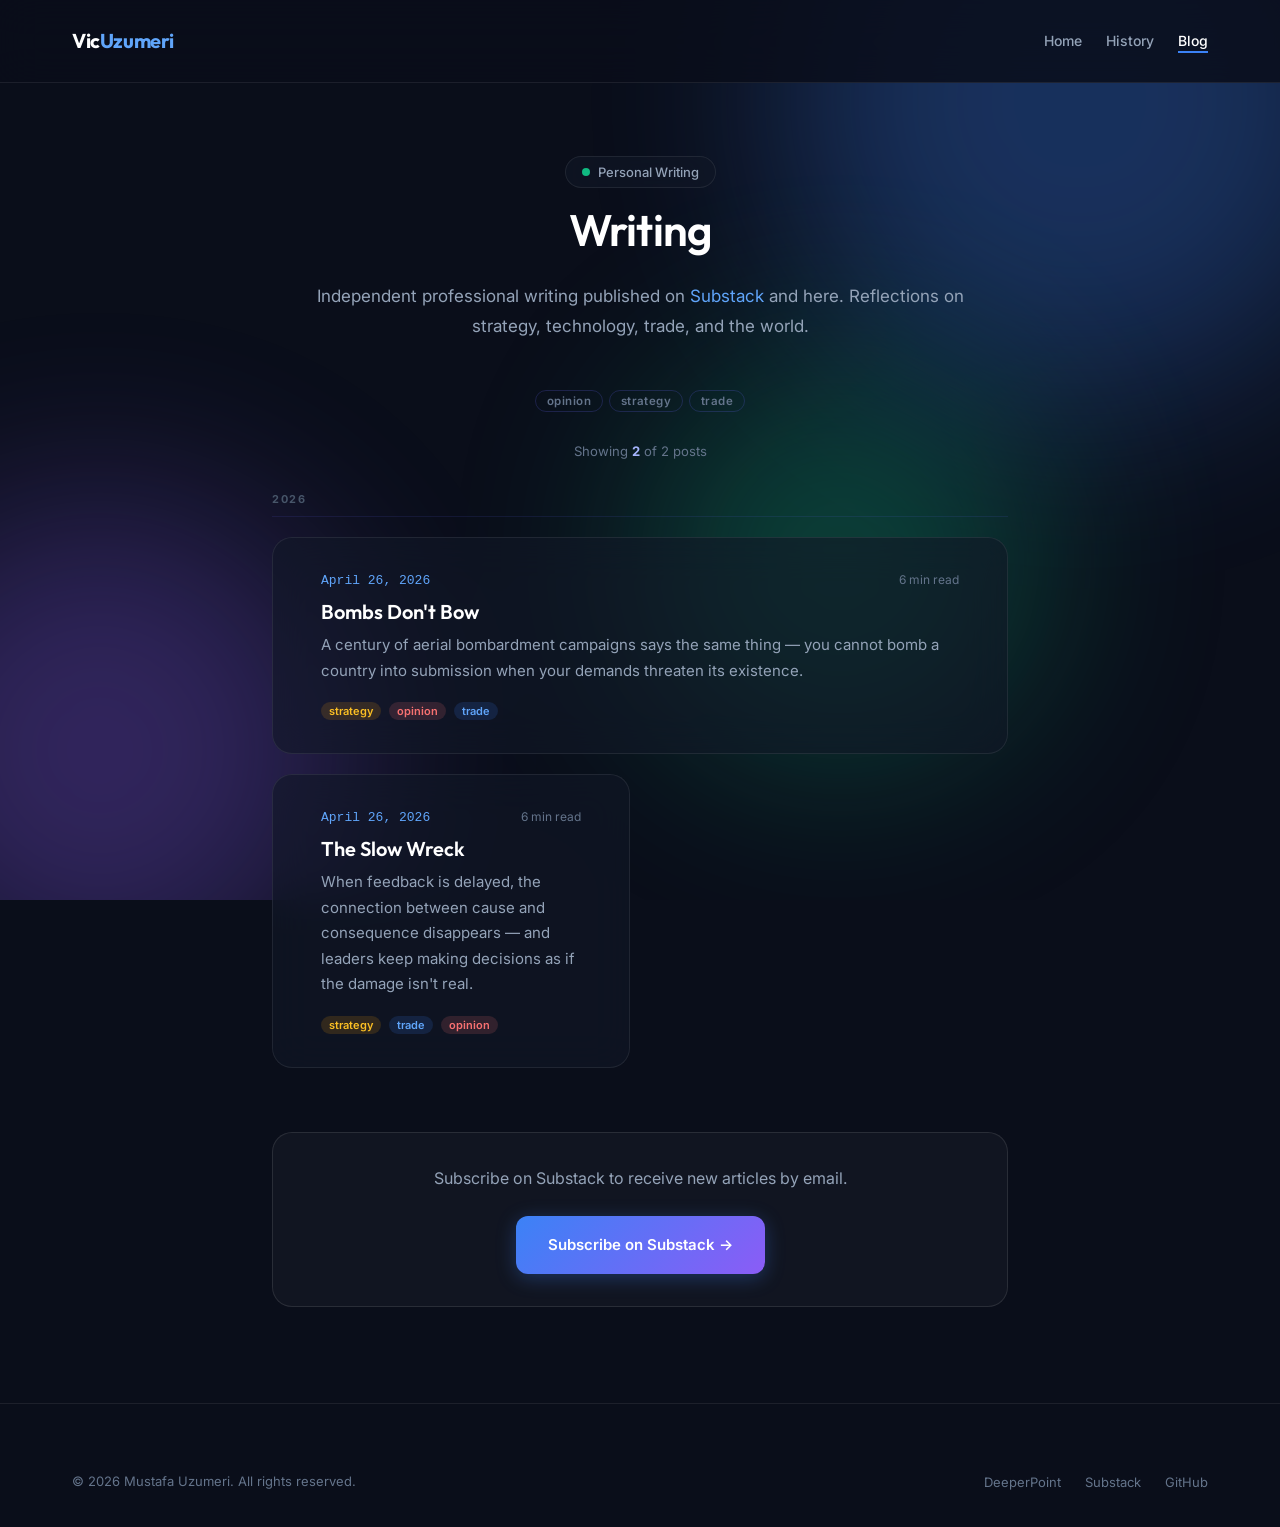
==== blog/index.html @ 6830ed72 "FEAT: add blog builder, GitHub Actions deploy, and auto-generated blog pages" ====
<!-- Copyright (c) 2026 Mustafa Uzumeri. All rights reserved. -->
<!DOCTYPE html>
<html lang="en">

<head>
  <meta charset="UTF-8">
  <meta name="viewport" content="width=device-width, initial-scale=1.0">
  <title>Writing — Vic Uzumeri</title>
  <meta name="description" content="Independent professional writing by Vic Uzumeri on strategy, technology, trade, and the world.">

  <!-- Open Graph -->
  <meta property="og:type" content="website">
  <meta property="og:title" content="Writing">
  <meta property="og:description" content="Independent professional writing by Vic Uzumeri on strategy, technology, trade, and the world.">
  <meta property="og:url" content="https://uzumeri.com/blog/">
  <meta property="og:site_name" content="Vic Uzumeri">

  <!-- Twitter Card -->
  <meta name="twitter:card" content="summary">
  <meta name="twitter:title" content="Writing">
  <meta name="twitter:description" content="Independent professional writing by Vic Uzumeri on strategy, technology, trade, and the world.">

  <link rel="preconnect" href="https://fonts.googleapis.com">
  <link rel="preconnect" href="https://fonts.gstatic.com" crossorigin>
  <link
    href="https://fonts.googleapis.com/css2?family=Inter:wght@400;500;600;700&family=Outfit:wght@500;600;700&display=swap"
    rel="stylesheet">
  <link rel="stylesheet" href="../styles.css">
  <link rel="alternate" type="application/rss+xml" title="Vic Uzumeri — Writing" href="https://uzumeri.com/blog/feed.xml">
  <style>
    .blog-tag-strip {
      display: flex; flex-wrap: wrap; gap: .35rem;
      justify-content: center; margin-bottom: 1.75rem;
    }
    .blog-tag-pill {
      padding: 3px 11px; border-radius: 14px;
      border: 1px solid rgba(99,102,241,.22);
      background: transparent; color: #64748b;
      font-size: .72rem; font-weight: 600; cursor: pointer;
      font-family: inherit; letter-spacing: .04em;
      transition: background .12s, color .12s, border-color .12s;
      white-space: nowrap;
    }
    .blog-tag-pill:hover {
      background: rgba(99,102,241,.1); color: #a5b4fc;
      border-color: rgba(99,102,241,.45);
    }
    .blog-tag-pill.active {
      background: rgba(99,102,241,.2); color: #c7d2fe;
      border-color: #6366f1;
    }
    .blog-index-count {
      text-align: center; font-size: .82rem;
      color: #64748b; margin-bottom: 1.75rem;
    }
    #blog-post-count { font-weight: 700; color: #a5b4fc; }
    .blog-grid {
      display: grid;
      grid-template-columns: repeat(2, 1fr);
      gap: 1.25rem;
      align-items: start;
    }
    @media (max-width: 740px) {
      .blog-grid { grid-template-columns: 1fr; }
    }
    .blog-year-heading {
      grid-column: 1 / -1;
      font-size: .68rem; font-weight: 700; letter-spacing: .15em;
      text-transform: uppercase; color: #475569;
      border-bottom: 1px solid rgba(99,102,241,.12);
      padding-bottom: .45rem; margin-top: 1rem;
    }
    .blog-year-heading:first-child { margin-top: 0; }
    .blog-card--featured { grid-column: 1 / -1; }
    .blog-card--featured .blog-card__title { font-size: 1.3rem; }
    .blog-index-item--hidden { display: none !important; }
  </style>
</head>

<body>

  <!-- Animated Background -->
  <div class="bg-mesh" aria-hidden="true">
    <div class="bg-mesh__orb bg-mesh__orb--1"></div>
    <div class="bg-mesh__orb bg-mesh__orb--2"></div>
    <div class="bg-mesh__orb bg-mesh__orb--3"></div>
  </div>

  <!-- Navigation -->
  <nav class="nav" id="nav">
    <div class="nav__inner">
      <a href="../index.html" class="nav__logo">Vic<span>Uzumeri</span></a>
      <button class="nav__toggle" id="nav-toggle" aria-label="Toggle navigation" aria-expanded="false">
        <span class="nav__toggle-bar"></span>
        <span class="nav__toggle-bar"></span>
        <span class="nav__toggle-bar"></span>
      </button>
      <ul class="nav__links">
        <li><a href="../index.html" class="nav__link">Home</a></li>
        <li><a href="../history.html" class="nav__link">History</a></li>
        <li><a href="../blog/index.html" class="nav__link nav__link--active">Blog</a></li>
      </ul>
    </div>
  </nav>

  <section class="section" id="blog-index" style="padding-top: calc(var(--space-4xl) + 60px);">
    <div class="container container--narrow">
      <div class="reveal text-center" style="margin-bottom: var(--space-2xl);">
        <div class="hero__badge" style="margin-bottom: var(--space-md);">
            <span class="hero__badge__dot"></span>
            Personal Writing
        </div>
        <h1 class="section__title">Writing</h1>
        <p class="section__desc section__desc--centered">
          Independent professional writing published on
          <a href="https://uzumeri.substack.com/" target="_blank" rel="noopener">Substack</a>
          and here. Reflections on strategy, technology, trade, and the world.
        </p>
      </div>
      <div class="blog-tag-strip">
        <button class="blog-tag-pill" data-tag="opinion">opinion</button>
        <button class="blog-tag-pill" data-tag="strategy">strategy</button>
        <button class="blog-tag-pill" data-tag="trade">trade</button>
        
      </div>
      <div class="blog-index-count">
        Showing <span id="blog-post-count">2</span> of 2 posts
        <button id="blog-clear-btn"
                style="display:none;margin-left:.75rem;padding:2px 10px;border-radius:14px;
                       border:1px solid rgba(239,68,68,.4);background:transparent;
                       color:#fca5a5;font-size:.74rem;font-weight:600;
                       cursor:pointer;font-family:inherit;
                       transition:background .15s;"
                onmouseover="this.style.background='rgba(239,68,68,.12)'"
                onmouseout="this.style.background='transparent'"">&#10005; Show all</button>
      </div>
      <div class="blog-grid">
        
        <div class="blog-year-heading" data-year="2026">2026</div>
        <a href="bombs-dont-bow.html"
           class="blog-card card reveal blog-card--featured"
           data-year="2026" data-tags="strategy opinion trade">
          <div style="display:flex;justify-content:space-between;align-items:flex-start;gap:var(--space-md);flex-wrap:wrap;margin-bottom:var(--space-sm);">
            <span style="font-family:var(--font-mono);font-size:0.8125rem;color:var(--dp-blue-light);">April 26, 2026</span>
            <span style="font-size:0.75rem;color:var(--dp-muted);">6 min read</span>
          </div>
          <h3 style="font-size:1.25rem;margin-bottom:var(--space-sm);">Bombs Don't Bow</h3>
          <p style="color:var(--dp-silver);font-size:0.9375rem;line-height:1.7;">A century of aerial bombardment campaigns says the same thing — you cannot bomb a country into submission when your demands threaten its existence.</p>
          <div style="margin-top:var(--space-md);font-size:0.8125rem;color:var(--dp-muted);"><span style="background:rgba(245,158,11,.15);color:#fbbf24;padding:2px 8px;border-radius:100px;font-size:0.6875rem;font-weight:600;margin-right:0.5rem;">strategy</span><span style="background:rgba(248,113,113,.15);color:#f87171;padding:2px 8px;border-radius:100px;font-size:0.6875rem;font-weight:600;margin-right:0.5rem;">opinion</span><span style="background:rgba(59,130,246,.15);color:#60a5fa;padding:2px 8px;border-radius:100px;font-size:0.6875rem;font-weight:600;margin-right:0.5rem;">trade</span></div>
        </a>
        <a href="the-slow-wreck.html"
           class="blog-card card reveal"
           data-year="2026" data-tags="strategy trade opinion">
          <div style="display:flex;justify-content:space-between;align-items:flex-start;gap:var(--space-md);flex-wrap:wrap;margin-bottom:var(--space-sm);">
            <span style="font-family:var(--font-mono);font-size:0.8125rem;color:var(--dp-blue-light);">April 26, 2026</span>
            <span style="font-size:0.75rem;color:var(--dp-muted);">6 min read</span>
          </div>
          <h3 style="font-size:1.25rem;margin-bottom:var(--space-sm);">The Slow Wreck</h3>
          <p style="color:var(--dp-silver);font-size:0.9375rem;line-height:1.7;">When feedback is delayed, the connection between cause and consequence disappears — and leaders keep making decisions as if the damage isn't real.</p>
          <div style="margin-top:var(--space-md);font-size:0.8125rem;color:var(--dp-muted);"><span style="background:rgba(245,158,11,.15);color:#fbbf24;padding:2px 8px;border-radius:100px;font-size:0.6875rem;font-weight:600;margin-right:0.5rem;">strategy</span><span style="background:rgba(59,130,246,.15);color:#60a5fa;padding:2px 8px;border-radius:100px;font-size:0.6875rem;font-weight:600;margin-right:0.5rem;">trade</span><span style="background:rgba(248,113,113,.15);color:#f87171;padding:2px 8px;border-radius:100px;font-size:0.6875rem;font-weight:600;margin-right:0.5rem;">opinion</span></div>
        </a>
      </div>

      <!-- Substack CTA -->
      <div class="reveal" style="margin-top: var(--space-3xl); text-align: center;">
        <div style="background: rgba(255, 255, 255, 0.03); padding: var(--space-xl); border-radius: var(--radius-lg); border: 1px solid rgba(255, 255, 255, 0.1);">
          <p style="color: var(--dp-silver); margin-bottom: var(--space-lg);">
            Subscribe on Substack to receive new articles by email.
          </p>
          <a href="https://uzumeri.substack.com/" target="_blank" rel="noopener" class="btn btn--primary">
            Subscribe on Substack &rarr;
          </a>
        </div>
      </div>
    </div>
  </section>

  <script>
  (function () {
    var items     = Array.from(document.querySelectorAll('[data-tags]'));
    var yearHeads = Array.from(document.querySelectorAll('.blog-year-heading'));
    var countEl   = document.getElementById('blog-post-count');
    var clearBtn  = document.getElementById('blog-clear-btn');
    var activeTag = '';

    function cardTags(el) {
      return el.dataset.tags ? el.dataset.tags.split(' ').filter(Boolean) : [];
    }

    function applyFilter() {
      var vis = 0;
      items.forEach(function (el) {
        var show = !activeTag || cardTags(el).indexOf(activeTag) !== -1;
        el.classList.toggle('blog-index-item--hidden', !show);
        if (show) vis++;
      });

      // Featured: first visible card gets full-width only in unfiltered view
      var first = items.find(function (el) {
        return !el.classList.contains('blog-index-item--hidden');
      });
      items.forEach(function (el) { el.classList.remove('blog-card--featured'); });
      if (!activeTag && first) first.classList.add('blog-card--featured');

      // Hide year headings with no visible items
      yearHeads.forEach(function (h) {
        var yr  = h.dataset.year;
        var has = items.some(function (el) {
          return el.dataset.year === yr && !el.classList.contains('blog-index-item--hidden');
        });
        h.classList.toggle('blog-index-item--hidden', !has);
      });

      if (countEl) countEl.textContent = vis;
      if (clearBtn) clearBtn.style.display = activeTag ? 'inline-flex' : 'none';

      document.querySelectorAll('.blog-tag-pill').forEach(function (btn) {
        btn.classList.toggle('active', btn.dataset.tag === activeTag);
      });
    }

    document.querySelectorAll('.blog-tag-pill').forEach(function (btn) {
      btn.addEventListener('click', function () {
        activeTag = activeTag === this.dataset.tag ? '' : this.dataset.tag;
        applyFilter();
      });
    });

    if (clearBtn) {
      clearBtn.addEventListener('click', function () {
        activeTag = '';
        applyFilter();
      });
    }

    applyFilter();
  })();
  </script>

  <!-- Footer -->
  <footer class="footer">
    <div class="container">
      <div class="footer__inner">
        <div class="footer__copyright">
          &copy; 2026 Mustafa Uzumeri. All rights reserved.
        </div>
        <ul class="footer__links">
          <li><a href="https://deeperpoint.com" class="footer__link" target="_blank" rel="noopener">DeeperPoint</a></li>
          <li><a href="https://uzumeri.substack.com" class="footer__link" target="_blank" rel="noopener">Substack</a></li>
          <li><a href="https://github.com/uzumeri" class="footer__link" target="_blank" rel="noopener">GitHub</a></li>
        </ul>
      </div>
    </div>
  </footer>

  <script src="../reveal.js"></script>
  <script src="../nav-mobile.js"></script>
</body>

</html>
---- styles.css ----
/* Copyright (c) 2026 Mustafa Uzumeri. All rights reserved. */

/* ============================================
   DeeperPoint Design System
   ============================================ */

/* --- CSS Custom Properties --- */
:root {
  /* Color Palette - Deep, authoritative tones */
  --dp-midnight: #0a0e1a;
  --dp-navy: #111827;
  --dp-slate: #1e293b;
  --dp-steel: #334155;
  --dp-muted: #64748b;
  --dp-silver: #94a3b8;
  --dp-cloud: #cbd5e1;
  --dp-snow: #f1f5f9;
  --dp-white: #ffffff;

  /* Accent Colors */
  --dp-blue: #3b82f6;
  --dp-blue-light: #60a5fa;
  --dp-blue-glow: rgba(59, 130, 246, 0.15);
  --dp-cyan: #06b6d4;
  --dp-cyan-glow: rgba(6, 182, 212, 0.15);
  --dp-emerald: #10b981;
  --dp-emerald-glow: rgba(16, 185, 129, 0.15);
  --dp-amber: #f59e0b;
  --dp-amber-glow: rgba(245, 158, 11, 0.15);
  --dp-violet: #8b5cf6;
  --dp-violet-glow: rgba(139, 92, 246, 0.15);

  /* Spoke-specific accent colors */
  --spoke-science: var(--dp-violet);
  --spoke-science-glow: var(--dp-violet-glow);
  --spoke-build: var(--dp-emerald);
  --spoke-build-glow: var(--dp-emerald-glow);
  --spoke-match: var(--dp-cyan);
  --spoke-match-glow: var(--dp-cyan-glow);

  /* Typography */
  --font-display: 'Outfit', sans-serif;
  --font-body: 'Inter', sans-serif;
  --font-mono: 'JetBrains Mono', monospace;

  /* Spacing */
  --space-xs: 0.25rem;
  --space-sm: 0.5rem;
  --space-md: 1rem;
  --space-lg: 1.5rem;
  --space-xl: 2rem;
  --space-2xl: 3rem;
  --space-3xl: 4rem;
  --space-4xl: 6rem;

  /* Layout */
  --max-width: 1200px;
  --max-width-narrow: 800px;

  /* Transitions */
  --ease-out: cubic-bezier(0.16, 1, 0.3, 1);
  --transition-fast: 150ms var(--ease-out);
  --transition-med: 300ms var(--ease-out);
  --transition-slow: 600ms var(--ease-out);

  /* Border radius */
  --radius-sm: 6px;
  --radius-md: 12px;
  --radius-lg: 20px;
  --radius-xl: 28px;

  /* Glass effect */
  --glass-bg: rgba(17, 24, 39, 0.6);
  --glass-border: rgba(255, 255, 255, 0.08);
  --glass-blur: blur(20px);
}

/* --- Reset & Base --- */
*,
*::before,
*::after {
  box-sizing: border-box;
  margin: 0;
  padding: 0;
}

html {
  scroll-behavior: smooth;
  font-size: 16px;
}

body {
  font-family: var(--font-body);
  background: var(--dp-midnight);
  color: var(--dp-cloud);
  line-height: 1.7;
  -webkit-font-smoothing: antialiased;
  overflow-x: hidden;
}

h1,
h2,
h3,
h4,
h5,
h6 {
  font-family: var(--font-display);
  font-weight: 600;
  line-height: 1.2;
  color: var(--dp-white);
}

a {
  color: var(--dp-blue-light);
  text-decoration: none;
  transition: color var(--transition-fast);
}

a:hover {
  color: var(--dp-white);
}

img {
  max-width: 100%;
  display: block;
}

/* --- Utilities --- */
.container {
  max-width: var(--max-width);
  margin: 0 auto;
  padding: 0 var(--space-xl);
}

.container--narrow {
  max-width: var(--max-width-narrow);
}

.text-center {
  text-align: center;
}

.text-muted {
  color: var(--dp-muted);
}

.text-silver {
  color: var(--dp-silver);
}

.sr-only {
  position: absolute;
  width: 1px;
  height: 1px;
  overflow: hidden;
  clip: rect(0, 0, 0, 0);
  white-space: nowrap;
}

/* --- Animated Background Mesh --- */
.bg-mesh {
  position: fixed;
  top: 0;
  left: 0;
  width: 100%;
  height: 100%;
  z-index: 0;
  pointer-events: none;
  overflow: hidden;
}

.bg-mesh__orb {
  position: absolute;
  border-radius: 50%;
  filter: blur(100px);
  opacity: 0.3;
  animation: orbFloat 20s ease-in-out infinite;
}

.bg-mesh__orb--1 {
  width: 600px;
  height: 600px;
  background: var(--dp-blue);
  top: -200px;
  right: -100px;
  animation-delay: 0s;
}

.bg-mesh__orb--2 {
  width: 500px;
  height: 500px;
  background: var(--dp-violet);
  bottom: -100px;
  left: -150px;
  animation-delay: -7s;
}

.bg-mesh__orb--3 {
  width: 400px;
  height: 400px;
  background: var(--dp-emerald);
  top: 40%;
  left: 50%;
  animation-delay: -14s;
}

@keyframes orbFloat {

  0%,
  100% {
    transform: translate(0, 0) scale(1);
  }

  33% {
    transform: translate(30px, -40px) scale(1.05);
  }

  66% {
    transform: translate(-20px, 30px) scale(0.95);
  }
}

/* --- Navigation --- */
.nav {
  position: fixed;
  top: 0;
  left: 0;
  right: 0;
  z-index: 100;
  padding: var(--space-lg) 0;
  background: rgba(10, 14, 26, 0.85);
  backdrop-filter: var(--glass-blur);
  border-bottom: 1px solid var(--glass-border);
  transition: padding var(--transition-med);
}

.nav__inner {
  display: flex;
  align-items: center;
  justify-content: space-between;
  max-width: var(--max-width);
  margin: 0 auto;
  padding: 0 var(--space-xl);
}

.nav__logo {
  font-family: var(--font-display);
  font-size: 1.25rem;
  font-weight: 700;
  color: var(--dp-white);
  letter-spacing: -0.02em;
}

.nav__logo span {
  color: var(--dp-blue-light);
}

.nav__links {
  display: flex;
  gap: var(--space-lg);
  list-style: none;
}

.nav__link {
  font-size: 0.875rem;
  font-weight: 500;
  color: var(--dp-silver);
  transition: color var(--transition-fast);
  position: relative;
}

.nav__link:hover {
  color: var(--dp-white);
}

.nav__link::after {
  content: '';
  position: absolute;
  bottom: -4px;
  left: 0;
  width: 0;
  height: 2px;
  background: var(--dp-blue);
  transition: width var(--transition-med);
}

.nav__link:hover::after {
  width: 100%;
}

.nav__link--active {
  color: var(--dp-white);
}

.nav__link--active::after {
  width: 100%;
}

/* --- Hero Section --- */
.hero {
  position: relative;
  z-index: 1;
  min-height: 100vh;
  display: flex;
  align-items: center;
  justify-content: center;
  text-align: center;
  padding: var(--space-4xl) var(--space-xl);
}

.hero--with-bg {
  background-image: linear-gradient(to bottom, rgba(4, 11, 20, 0.75) 0%, rgba(4, 11, 20, 0.85) 60%, var(--dp-midnight) 100%), url('assets/images/harmonic_resonance.png');
  background-size: cover;
  background-position: center center;
  background-repeat: no-repeat;
}

.hero__content {
  max-width: 850px;
}

.hero__badge {
  display: inline-flex;
  align-items: center;
  gap: var(--space-sm);
  padding: var(--space-xs) var(--space-md);
  border-radius: 100px;
  background: var(--glass-bg);
  border: 1px solid var(--glass-border);
  font-size: 0.8125rem;
  font-weight: 500;
  color: var(--dp-silver);
  margin-bottom: var(--space-2xl);
  backdrop-filter: var(--glass-blur);
}

.hero__badge__dot {
  width: 8px;
  height: 8px;
  border-radius: 50%;
  background: var(--dp-emerald);
  animation: pulse 2s ease-in-out infinite;
}

@keyframes pulse {

  0%,
  100% {
    opacity: 1;
    transform: scale(1);
  }

  50% {
    opacity: 0.5;
    transform: scale(0.85);
  }
}

.hero__headline {
  font-size: clamp(2.5rem, 6vw, 4.5rem);
  font-weight: 700;
  letter-spacing: -0.03em;
  margin-bottom: var(--space-lg);
  background: linear-gradient(135deg, var(--dp-white), var(--dp-silver));
  -webkit-background-clip: text;
  -webkit-text-fill-color: transparent;
  background-clip: text;
}

.hero__sub {
  font-size: clamp(1.125rem, 2.5vw, 1.5rem);
  font-weight: 400;
  color: var(--dp-blue-light);
  margin-bottom: var(--space-2xl);
  font-style: italic;
}

.hero__desc {
  font-size: 1.125rem;
  color: var(--dp-silver);
  max-width: 650px;
  margin: 0 auto var(--space-2xl);
  line-height: 1.8;
}

/* --- Buttons --- */
.btn {
  display: inline-flex;
  align-items: center;
  gap: var(--space-sm);
  padding: var(--space-md) var(--space-xl);
  border-radius: var(--radius-md);
  font-family: var(--font-body);
  font-size: 0.9375rem;
  font-weight: 600;
  cursor: pointer;
  border: none;
  transition: all var(--transition-med);
  text-decoration: none;
}

.btn--primary {
  background: linear-gradient(135deg, var(--dp-blue), var(--dp-violet));
  color: var(--dp-white);
  box-shadow: 0 4px 20px rgba(59, 130, 246, 0.3);
}

.btn--primary:hover {
  transform: translateY(-2px);
  box-shadow: 0 8px 30px rgba(59, 130, 246, 0.45);
  color: var(--dp-white);
}

.btn--outline {
  background: transparent;
  color: var(--dp-white);
  border: 1px solid var(--glass-border);
  backdrop-filter: var(--glass-blur);
}

.btn--outline:hover {
  background: var(--glass-bg);
  border-color: var(--dp-blue);
  color: var(--dp-white);
}

.btn--spoke {
  width: 100%;
  justify-content: center;
  padding: var(--space-md) var(--space-lg);
}

/* --- Section Base --- */
.section {
  position: relative;
  z-index: 1;
  padding: var(--space-4xl) 0;
}

.section__label {
  font-size: 0.75rem;
  font-weight: 700;
  letter-spacing: 0.15em;
  text-transform: uppercase;
  color: var(--dp-blue-light);
  margin-bottom: var(--space-md);
}

.section__title {
  font-size: clamp(1.75rem, 4vw, 2.75rem);
  margin-bottom: var(--space-lg);
  letter-spacing: -0.02em;
}

.section__desc {
  font-size: 1.0625rem;
  color: var(--dp-silver);
  max-width: 650px;
  line-height: 1.8;
}

.section__desc--centered {
  margin: 0 auto;
}

/* --- Glass Card --- */
.card {
  background: var(--glass-bg);
  border: 1px solid var(--glass-border);
  border-radius: var(--radius-lg);
  backdrop-filter: var(--glass-blur);
  padding: var(--space-2xl);
  transition: all var(--transition-med);
  position: relative;
  overflow: hidden;
}

.card::before {
  content: '';
  position: absolute;
  top: 0;
  left: 0;
  right: 0;
  height: 2px;
  background: linear-gradient(90deg, transparent, var(--dp-blue), transparent);
  opacity: 0;
  transition: opacity var(--transition-med);
}

.card:hover {
  border-color: rgba(255, 255, 255, 0.15);
  transform: translateY(-4px);
  box-shadow: 0 20px 60px rgba(0, 0, 0, 0.3);
}

.card:hover::before {
  opacity: 1;
}

/* Spoke-colored cards */
.card--science::before {
  background: linear-gradient(90deg, transparent, var(--spoke-science), transparent);
}

.card--science:hover {
  box-shadow: 0 20px 60px rgba(139, 92, 246, 0.15);
}

.card--build::before {
  background: linear-gradient(90deg, transparent, var(--spoke-build), transparent);
}

.card--build:hover {
  box-shadow: 0 20px 60px rgba(16, 185, 129, 0.15);
}

.card--match::before {
  background: linear-gradient(90deg, transparent, var(--spoke-match), transparent);
}

.card--match:hover {
  box-shadow: 0 20px 60px rgba(6, 182, 212, 0.15);
}

/* --- Three Doors Grid --- */
.doors {
  display: grid;
  grid-template-columns: repeat(3, 1fr);
  gap: var(--space-xl);
}

.door__icon {
  width: 56px;
  height: 56px;
  border-radius: var(--radius-md);
  display: flex;
  align-items: center;
  justify-content: center;
  margin-bottom: var(--space-lg);
  font-size: 1.5rem;
}

.door__icon--science {
  background: var(--dp-violet-glow);
  color: var(--dp-violet);
}

.door__icon--build {
  background: var(--dp-emerald-glow);
  color: var(--dp-emerald);
}

.door__icon--match {
  background: var(--dp-cyan-glow);
  color: var(--dp-cyan);
}

.door__title {
  font-size: 1.25rem;
  margin-bottom: var(--space-sm);
}

.door__hook {
  font-size: 0.9375rem;
  color: var(--dp-silver);
  margin-bottom: var(--space-lg);
  line-height: 1.7;
}

.door__audience {
  font-size: 0.8125rem;
  color: var(--dp-muted);
  margin-bottom: var(--space-lg);
  padding-top: var(--space-md);
  border-top: 1px solid var(--glass-border);
}

/* --- Convergence Section --- */
.convergence {
  background: linear-gradient(180deg, transparent, rgba(59, 130, 246, 0.03), transparent);
}

.convergence__grid {
  display: grid;
  grid-template-columns: 1fr 1fr;
  gap: var(--space-2xl);
  margin-top: var(--space-2xl);
}

.convergence__item {
  display: flex;
  gap: var(--space-lg);
  align-items: flex-start;
}

.convergence__number {
  font-family: var(--font-display);
  font-size: 2.5rem;
  font-weight: 700;
  color: var(--dp-blue);
  line-height: 1;
  opacity: 0.6;
}

.convergence__item h3 {
  font-size: 1.125rem;
  margin-bottom: var(--space-sm);
}

.convergence__item p {
  color: var(--dp-silver);
  font-size: 0.9375rem;
}

/* --- Credibility Strip --- */
.credibility {
  border-top: 1px solid var(--glass-border);
  border-bottom: 1px solid var(--glass-border);
  background: rgba(17, 24, 39, 0.3);
}

.credibility__grid {
  display: grid;
  grid-template-columns: repeat(4, 1fr);
  gap: var(--space-xl);
  text-align: center;
}

.credibility__item {
  padding: var(--space-lg);
}

.credibility__icon {
  font-size: 1.75rem;
  margin-bottom: var(--space-md);
}

.credibility__label {
  font-size: 0.875rem;
  font-weight: 600;
  color: var(--dp-white);
  margin-bottom: var(--space-xs);
}

.credibility__detail {
  font-size: 0.8125rem;
  color: var(--dp-muted);
}

/* --- Spoke Page Hero --- */
.spoke-hero {
  position: relative;
  z-index: 1;
  padding: calc(var(--space-4xl) + 60px) 0 var(--space-3xl);
}

.spoke-hero__badge {
  display: inline-flex;
  align-items: center;
  gap: var(--space-sm);
  padding: var(--space-xs) var(--space-md);
  border-radius: 100px;
  font-size: 0.8125rem;
  font-weight: 600;
  margin-bottom: var(--space-lg);
}

.spoke-hero__badge--science {
  background: var(--dp-violet-glow);
  color: var(--dp-violet);
  border: 1px solid rgba(139, 92, 246, 0.2);
}

.spoke-hero__badge--build {
  background: var(--dp-emerald-glow);
  color: var(--dp-emerald);
  border: 1px solid rgba(16, 185, 129, 0.2);
}

.spoke-hero__badge--match {
  background: var(--dp-cyan-glow);
  color: var(--dp-cyan);
  border: 1px solid rgba(6, 182, 212, 0.2);
}

.spoke-hero__headline {
  font-size: clamp(2rem, 5vw, 3.5rem);
  font-weight: 700;
  letter-spacing: -0.03em;
  margin-bottom: var(--space-md);
}

.spoke-hero__sub {
  font-size: 1.25rem;
  font-style: italic;
  margin-bottom: var(--space-xl);
}

.spoke-hero__sub--science {
  color: var(--dp-violet);
}

.spoke-hero__sub--build {
  color: var(--dp-emerald);
}

.spoke-hero__sub--match {
  color: var(--dp-cyan);
}

.spoke-hero__desc {
  font-size: 1.0625rem;
  color: var(--dp-silver);
  max-width: 700px;
  line-height: 1.8;
}

/* --- Hook Section (on spoke pages) --- */
.hook {
  padding: var(--space-3xl) 0;
}

.hook+.hook {
  border-top: 1px solid var(--glass-border);
}

.hook__grid {
  display: grid;
  grid-template-columns: 1fr 1fr;
  gap: var(--space-3xl);
  align-items: center;
}

.hook__grid--reverse {
  direction: rtl;
}

.hook__grid--reverse>* {
  direction: ltr;
}

.hook__label {
  font-size: 0.75rem;
  font-weight: 700;
  letter-spacing: 0.15em;
  text-transform: uppercase;
  margin-bottom: var(--space-md);
}

.hook__label--science {
  color: var(--dp-violet);
}

.hook__label--build {
  color: var(--dp-emerald);
}

.hook__label--match {
  color: var(--dp-cyan);
}

.hook__title {
  font-size: clamp(1.5rem, 3vw, 2.25rem);
  margin-bottom: var(--space-lg);
  letter-spacing: -0.02em;
}

.hook__text {
  font-size: 1rem;
  color: var(--dp-silver);
  line-height: 1.8;
  margin-bottom: var(--space-lg);
}

.hook__visual {
  background: var(--glass-bg);
  border: 1px solid var(--glass-border);
  border-radius: var(--radius-lg);
  min-height: 300px;
  display: flex;
  align-items: center;
  justify-content: center;
  overflow: visible;
  position: relative;
}

/* --- Cross-link Banner --- */
.crosslink {
  background: var(--glass-bg);
  border: 1px solid var(--glass-border);
  border-radius: var(--radius-lg);
  padding: var(--space-2xl);
  display: flex;
  align-items: center;
  justify-content: space-between;
  gap: var(--space-xl);
}

.crosslink__text h3 {
  font-size: 1.25rem;
  margin-bottom: var(--space-sm);
}

.crosslink__text p {
  color: var(--dp-silver);
  font-size: 0.9375rem;
}

/* --- Footer --- */
.footer {
  position: relative;
  z-index: 1;
  padding: var(--space-3xl) 0 var(--space-xl);
  border-top: 1px solid var(--glass-border);
}

.footer__inner {
  display: flex;
  align-items: center;
  justify-content: space-between;
}

.footer__copyright {
  font-size: 0.8125rem;
  color: var(--dp-muted);
}

.footer__links {
  display: flex;
  gap: var(--space-lg);
  list-style: none;
}

.footer__link {
  font-size: 0.8125rem;
  color: var(--dp-muted);
}

.footer__link:hover {
  color: var(--dp-silver);
}

/* --- Animated Elements --- */

/* Mosaic Grid (Spoke 1 visual) */
.mosaic {
  display: grid;
  grid-template-columns: repeat(5, 1fr);
  gap: 6px;
  padding: var(--space-xl);
  width: 100%;
}

.mosaic__tile {
  aspect-ratio: 1;
  border-radius: var(--radius-sm);
  opacity: 0.3;
  animation: mosaicSnap 4s ease-in-out infinite;
  transition: all var(--transition-slow);
}

.mosaic__tile:nth-child(odd) {
  background: var(--dp-violet);
}

.mosaic__tile:nth-child(even) {
  background: var(--dp-blue);
}

.mosaic__tile:nth-child(3n) {
  background: var(--dp-cyan);
}

@keyframes mosaicSnap {

  0%,
  40% {
    transform: translate(0, 0) rotate(0deg);
    opacity: 0.3;
    border-radius: var(--radius-sm);
  }

  50%,
  90% {
    transform: translate(0, 0) rotate(0deg);
    opacity: 0.8;
    border-radius: 2px;
  }

  100% {
    transform: translate(0, 0) rotate(0deg);
    opacity: 0.3;
    border-radius: var(--radius-sm);
  }
}

.mosaic__tile:nth-child(1) {
  animation-delay: 0.0s;
}

.mosaic__tile:nth-child(2) {
  animation-delay: 0.05s;
}

.mosaic__tile:nth-child(3) {
  animation-delay: 0.1s;
}

.mosaic__tile:nth-child(4) {
  animation-delay: 0.15s;
}

.mosaic__tile:nth-child(5) {
  animation-delay: 0.2s;
}

.mosaic__tile:nth-child(6) {
  animation-delay: 0.25s;
}

.mosaic__tile:nth-child(7) {
  animation-delay: 0.3s;
}

.mosaic__tile:nth-child(8) {
  animation-delay: 0.35s;
}

.mosaic__tile:nth-child(9) {
  animation-delay: 0.4s;
}

.mosaic__tile:nth-child(10) {
  animation-delay: 0.45s;
}

.mosaic__tile:nth-child(11) {
  animation-delay: 0.5s;
}

.mosaic__tile:nth-child(12) {
  animation-delay: 0.55s;
}

.mosaic__tile:nth-child(13) {
  animation-delay: 0.6s;
}

.mosaic__tile:nth-child(14) {
  animation-delay: 0.65s;
}

.mosaic__tile:nth-child(15) {
  animation-delay: 0.7s;
}

.mosaic__tile:nth-child(16) {
  animation-delay: 0.75s;
}

.mosaic__tile:nth-child(17) {
  animation-delay: 0.8s;
}

.mosaic__tile:nth-child(18) {
  animation-delay: 0.85s;
}

.mosaic__tile:nth-child(19) {
  animation-delay: 0.9s;
}

.mosaic__tile:nth-child(20) {
  animation-delay: 0.95s;
}

.mosaic__tile:nth-child(21) {
  animation-delay: 1.0s;
}

.mosaic__tile:nth-child(22) {
  animation-delay: 1.05s;
}

.mosaic__tile:nth-child(23) {
  animation-delay: 1.1s;
}

.mosaic__tile:nth-child(24) {
  animation-delay: 1.15s;
}

.mosaic__tile:nth-child(25) {
  animation-delay: 1.2s;
}

/* Twin Toggle (Spoke 2 visual) */
.twin {
  width: 100%;
  padding: var(--space-xl);
  position: relative;
}

.twin__container {
  position: relative;
  width: 100%;
  aspect-ratio: 16/10;
  overflow: hidden;
  border-radius: var(--radius-md);
}

.twin__side {
  position: absolute;
  inset: 0;
  display: flex;
  align-items: center;
  justify-content: center;
  transition: opacity 1.5s ease-in-out;
}

.twin__side--thin {
  animation: twinFade 6s ease-in-out infinite;
}

.twin__side--thick {
  animation: twinFade 6s ease-in-out infinite reverse;
}

@keyframes twinFade {

  0%,
  40% {
    opacity: 1;
  }

  50%,
  90% {
    opacity: 0;
  }

  100% {
    opacity: 1;
  }
}

.twin__dots {
  display: flex;
  flex-wrap: wrap;
  gap: 12px;
  justify-content: center;
  align-items: center;
  padding: var(--space-lg);
}

.twin__dot {
  width: 12px;
  height: 12px;
  border-radius: 50%;
  background: var(--dp-muted);
  opacity: 0.4;
}

.twin__side--thick .twin__dot {
  background: var(--dp-emerald);
  opacity: 0.9;
  animation: dotConnect 3s ease-in-out infinite;
}

@keyframes dotConnect {

  0%,
  100% {
    transform: scale(1);
  }

  50% {
    transform: scale(1.3);
  }
}

.twin__label {
  position: absolute;
  bottom: var(--space-md);
  left: 50%;
  transform: translateX(-50%);
  font-size: 0.75rem;
  font-weight: 600;
  text-transform: uppercase;
  letter-spacing: 0.1em;
  padding: var(--space-xs) var(--space-md);
  border-radius: 100px;
  background: var(--glass-bg);
  border: 1px solid var(--glass-border);
}

/* Bridge Brain (Spoke 3 visual) */
.bridge {
  width: 100%;
  padding: var(--space-xl);
  display: flex;
  align-items: center;
  justify-content: center;
  gap: var(--space-xl);
}

.bridge__node {
  width: 60px;
  height: 60px;
  border-radius: var(--radius-md);
  display: flex;
  align-items: center;
  justify-content: center;
  font-size: 1.5rem;
  flex-shrink: 0;
}

.bridge__node--a {
  background: rgba(59, 130, 246, 0.15);
  border: 1px solid rgba(59, 130, 246, 0.3);
}

.bridge__node--b {
  background: rgba(245, 158, 11, 0.15);
  border: 1px solid rgba(245, 158, 11, 0.3);
}

.bridge__core {
  width: 80px;
  height: 80px;
  border-radius: 50%;
  background: var(--dp-cyan-glow);
  border: 2px solid var(--dp-cyan);
  display: flex;
  align-items: center;
  justify-content: center;
  font-size: 1.75rem;
  position: relative;
  animation: brainPulse 3s ease-in-out infinite;
}

@keyframes brainPulse {

  0%,
  100% {
    box-shadow: 0 0 0 0 rgba(6, 182, 212, 0.3);
  }

  50% {
    box-shadow: 0 0 30px 10px rgba(6, 182, 212, 0.15);
  }
}

.bridge__flow {
  flex: 1;
  height: 2px;
  background: linear-gradient(90deg, var(--dp-blue), var(--dp-cyan));
  position: relative;
  overflow: hidden;
}

.bridge__flow--reverse {
  background: linear-gradient(90deg, var(--dp-cyan), var(--dp-amber));
}

.bridge__flow::after {
  content: '';
  position: absolute;
  top: -2px;
  left: -30px;
  width: 30px;
  height: 6px;
  background: var(--dp-white);
  border-radius: 3px;
  opacity: 0.6;
  animation: flowPulse 2s linear infinite;
}

@keyframes flowPulse {
  0% {
    left: -30px;
  }

  100% {
    left: 100%;
  }
}

/* --- Scroll Reveal --- */
.reveal {
  opacity: 0;
  transform: translateY(30px);
  transition: opacity 0.8s var(--ease-out), transform 0.8s var(--ease-out);
}

.reveal--visible {
  opacity: 1;
  transform: translateY(0);
}

/* --- Responsive --- */
@media (max-width: 900px) {
  .doors {
    grid-template-columns: 1fr;
    gap: var(--space-lg);
  }

  .convergence__grid {
    grid-template-columns: 1fr;
  }

  .credibility__grid {
    grid-template-columns: repeat(2, 1fr);
  }

  .hook__grid,
  .hook__grid--reverse {
    grid-template-columns: 1fr;
    direction: ltr;
  }

  .crosslink {
    flex-direction: column;
    text-align: center;
  }

  .nav__links {
    display: none;
  }

  .footer__inner {
    flex-direction: column;
    gap: var(--space-md);
    text-align: center;
  }
}

@media (max-width: 600px) {
  .credibility__grid {
    grid-template-columns: 1fr;
  }
}

/* --- History Timeline & Gantt Chart --- */
.gantt {
  background: rgba(255, 255, 255, 0.02);
  border: 1px solid var(--glass-border);
  border-radius: var(--radius-lg);
  padding: var(--space-xl);
  margin-bottom: var(--space-2xl);
}

.gantt__title {
  font-family: var(--font-display);
  font-size: 1.25rem;
  margin-bottom: var(--space-md);
  text-align: center;
}

.gantt__chart {
  position: relative;
  min-height: 180px;
  margin-top: var(--space-xl);
}

.gantt__grid {
  position: absolute;
  top: 0;
  left: 0;
  right: 0;
  bottom: 0;
  display: flex;
  justify-content: space-between;
  border-bottom: 1px solid rgba(255, 255, 255, 0.1);
  padding-bottom: 2rem;
}

.gantt__grid-line {
  position: relative;
  width: 1px;
  background: rgba(255, 255, 255, 0.05);
  height: 100%;
}

.gantt__grid-label {
  position: absolute;
  bottom: -2rem;
  left: 50%;
  transform: translateX(-50%);
  font-size: 0.75rem;
  color: var(--dp-muted);
}

.gantt__bars {
  position: relative;
  display: flex;
  flex-direction: column;
  gap: 0.75rem;
  padding-top: 1rem;
}

.gantt__bar {
  height: 24px;
  border-radius: 4px;
  position: relative;
  display: flex;
  align-items: center;
  padding: 0 0.5rem;
  font-size: 0.75rem;
  font-weight: 600;
  color: #fff;
  white-space: nowrap;
  overflow: hidden;
  box-shadow: 0 2px 4px rgba(0, 0, 0, 0.2);
}

.gantt__bar--origins {
  background: var(--dp-blue);
  left: 0%;
  width: 19.5%;
}

.gantt__bar--academic {
  background: var(--dp-emerald);
  left: 15.2%;
  width: 54.3%;
}

.gantt__bar--ipov {
  background: var(--dp-amber);
  color: #000;
  left: 39.1%;
  width: 30.4%;
}

.gantt__bar--recent {
  background: var(--dp-violet);
  left: 69.5%;
  width: 30.5%;
}

.timeline {
  display: flex;
  flex-direction: column;
  gap: var(--space-xl);
  position: relative;
  margin: var(--space-2xl) 0;
  padding-left: 2rem;
}

.timeline::before {
  content: '';
  position: absolute;
  left: 0;
  top: 0;
  bottom: 0;
  width: 2px;
  background: var(--glass-border);
}

.timeline__item {
  position: relative;
  background: var(--glass-bg);
  border: 1px solid var(--glass-border);
  border-radius: var(--radius-md);
  padding: var(--space-lg);
  backdrop-filter: var(--glass-blur);
  transition: transform var(--transition-fast), border-color var(--transition-fast);
}

.timeline__item:hover {
  transform: translateX(4px);
}

.timeline__item::before {
  content: '';
  position: absolute;
  left: calc(-2rem - 7px);
  top: 1.5rem;
  width: 14px;
  height: 14px;
  border-radius: 50%;
  background: var(--dp-muted);
  border: 2px solid var(--dp-midnight);
  z-index: 2;
}

.timeline__item--origins {
  border-left: 4px solid var(--dp-blue);
}

.timeline__item--origins::before {
  background: var(--dp-blue);
}

.timeline__item--origins:hover {
  border-color: rgba(59, 130, 246, 0.4);
}

.timeline__item--origins .timeline__badge {
  background: rgba(59, 130, 246, 0.2);
  color: var(--dp-blue-light);
}

.timeline__item--academic {
  border-left: 4px solid var(--dp-emerald);
}

.timeline__item--academic::before {
  background: var(--dp-emerald);
}

.timeline__item--academic:hover {
  border-color: rgba(16, 185, 129, 0.4);
}

.timeline__item--academic .timeline__badge {
  background: rgba(16, 185, 129, 0.2);
  color: #34d399;
}

.timeline__item--ipov {
  border-left: 4px solid var(--dp-amber);
}

.timeline__item--ipov::before {
  background: var(--dp-amber);
}

.timeline__item--ipov:hover {
  border-color: rgba(245, 158, 11, 0.4);
}

.timeline__item--ipov .timeline__badge {
  background: rgba(245, 158, 11, 0.2);
  color: #fbbf24;
}

.timeline__item--recent {
  border-left: 4px solid var(--dp-violet);
}

.timeline__item--recent::before {
  background: var(--dp-violet);
}

.timeline__item--recent:hover {
  border-color: rgba(139, 92, 246, 0.4);
}

.timeline__item--recent .timeline__badge {
  background: rgba(139, 92, 246, 0.2);
  color: #a78bfa;
}

.timeline__header {
  display: flex;
  justify-content: space-between;
  align-items: flex-start;
  margin-bottom: var(--space-md);
  gap: var(--space-md);
  flex-wrap: wrap;
}

.timeline__badge {
  font-size: 0.75rem;
  font-weight: 700;
  padding: 4px 10px;
  border-radius: 100px;
  text-transform: uppercase;
  letter-spacing: 0.05em;
  display: inline-flex;
  align-items: center;
}

.timeline__date {
  font-family: var(--font-mono);
  font-size: 0.875rem;
  font-weight: 600;
  color: var(--dp-silver);
}

.timeline__content p {
  margin-bottom: var(--space-sm);
  font-size: 0.9375rem;
}

.timeline__content p:last-child {
  margin-bottom: 0;
}

/* --- Expandable Timeline Entry Cards --- */
.timeline__entry {
  border: 1px solid var(--glass-border);
  border-radius: var(--radius-sm);
  margin-bottom: var(--space-sm);
  background: rgba(255, 255, 255, 0.02);
  transition: border-color var(--transition-fast), background var(--transition-fast);
}

.timeline__entry:last-child {
  margin-bottom: 0;
}

.timeline__entry:hover {
  border-color: rgba(255, 255, 255, 0.12);
  background: rgba(255, 255, 255, 0.04);
}

.timeline__entry[open] {
  border-color: rgba(255, 255, 255, 0.15);
  background: rgba(255, 255, 255, 0.03);
}

.timeline__entry-header {
  display: flex;
  align-items: center;
  gap: var(--space-md);
  padding: var(--space-md) var(--space-lg);
  cursor: pointer;
  list-style: none;
  user-select: none;
}

.timeline__entry-header::-webkit-details-marker {
  display: none;
}

.timeline__entry-header::marker {
  display: none;
  content: '';
}

.timeline__entry-year {
  font-family: var(--font-mono);
  font-size: 0.8125rem;
  font-weight: 700;
  color: var(--dp-blue-light);
  min-width: 5.5em;
  flex-shrink: 0;
}

.timeline__entry-title {
  font-family: var(--font-display);
  font-size: 0.9375rem;
  font-weight: 600;
  color: var(--dp-white);
  flex: 1;
}

.timeline__entry-chevron {
  font-size: 0.75rem;
  color: var(--dp-muted);
  transition: transform var(--transition-fast);
  flex-shrink: 0;
}

.timeline__entry[open] .timeline__entry-chevron {
  transform: rotate(90deg);
}

.timeline__entry-body {
  padding: 0 var(--space-lg) var(--space-lg);
  animation: entryReveal 300ms var(--ease-out);
}

@keyframes entryReveal {
  from { opacity: 0; transform: translateY(-8px); }
  to   { opacity: 1; transform: translateY(0); }
}

.timeline__figure {
  margin-bottom: var(--space-md);
  border-radius: var(--radius-sm);
  overflow: hidden;
  border: 1px solid var(--glass-border);
  background: #ffffff;
  padding: var(--space-sm);
}

.timeline__figure img {
  width: 100%;
  height: auto;
  max-height: 400px;
  object-fit: contain;
  display: block;
}

.timeline__entry-body p {
  font-size: 0.9375rem;
  color: var(--dp-silver);
  line-height: 1.8;
}

/* Era-specific year colors */
.timeline__item--origins .timeline__entry-year {
  color: var(--dp-blue-light);
}

.timeline__item--academic .timeline__entry-year {
  color: #34d399;
}

.timeline__item--ipov .timeline__entry-year {
  color: #fbbf24;
}

.timeline__item--recent .timeline__entry-year {
  color: #a78bfa;
}

/* Responsive: stack year above title on mobile */
@media (max-width: 640px) {
  .timeline__entry-header {
    flex-wrap: wrap;
    gap: var(--space-xs);
    padding: var(--space-sm) var(--space-md);
  }
  .timeline__entry-year {
    min-width: auto;
  }
  .timeline__figure img {
    max-height: 250px;
  }
}


/* --- Gantt Chart --- */
.gantt {
  background: rgba(255, 255, 255, 0.02);
  border: 1px solid var(--glass-border);
  border-radius: var(--radius-lg);
  padding: var(--space-xl);
  margin-bottom: var(--space-2xl);
}

.gantt__title {
  font-family: var(--font-display);
  font-size: 1.25rem;
  margin-bottom: var(--space-md);
  text-align: center;
}

.gantt__chart {
  position: relative;
  min-height: 180px;
  margin-top: var(--space-xl);
}

.gantt__grid {
  position: absolute;
  top: 0;
  left: 0;
  right: 0;
  bottom: 0;
  border-bottom: 1px solid rgba(255, 255, 255, 0.1);
  padding-bottom: 2rem;
}

.gantt__grid-line {
  position: absolute;
  width: 1px;
  background: rgba(255, 255, 255, 0.05);
  height: 100%;
}

.gantt__grid-label {
  position: absolute;
  bottom: -2rem;
  left: 50%;
  transform: translateX(-50%);
  font-size: 0.75rem;
  color: var(--dp-muted);
}

.gantt__bars {
  position: relative;
  display: flex;
  flex-direction: column;
  gap: 0.75rem;
  padding-top: 1rem;
}

.gantt__bar {
  height: 24px;
  border-radius: 4px;
  position: relative;
  display: flex;
  align-items: center;
  padding: 0 0.5rem;
  font-size: 0.75rem;
  font-weight: 600;
  color: #fff;
  white-space: nowrap;
  overflow: hidden;
  box-shadow: 0 2px 4px rgba(0, 0, 0, 0.2);
}

.gantt__bar--origins {
  background: var(--dp-blue);
}

.gantt__bar--academic {
  background: var(--dp-emerald);
}

.gantt__bar--ipov {
  background: var(--dp-amber);
}

.gantt__bar--recent {
  background: var(--dp-violet);
}

/* ============================================
   Catalog Detail Page — Panel Sections
   ============================================ */

/* Section block inside a detail tab panel */
.panel-section {
  margin-bottom: var(--space-2xl);
}

.panel-section:last-child {
  margin-bottom: 0;
}

/* Eyebrow label above each section */
.panel-section__label {
  font-size: 0.6875rem;
  font-weight: 700;
  letter-spacing: 0.14em;
  text-transform: uppercase;
  color: var(--dp-blue-light);
  margin-bottom: var(--space-md);
}

/* Optional larger title below the label (used in story tab) */
.panel-section__title {
  font-size: 1.25rem;
  font-weight: 600;
  color: var(--dp-white);
  margin-bottom: var(--space-md);
  line-height: 1.35;
}

/* --- Dominant Forces list --- */
.force-list {
  list-style: none;
  padding: 0;
  margin: 0;
  display: flex;
  flex-direction: column;
  gap: var(--space-sm);
}

.force-list li {
  padding: var(--space-sm) var(--space-lg);
  font-size: 0.9375rem;
  color: var(--dp-silver);
  line-height: 1.6;
  border-left: 2px solid rgba(6, 182, 212, 0.35);
  background: rgba(6, 182, 212, 0.03);
  border-radius: 0 var(--radius-sm) var(--radius-sm) 0;
  transition: border-color var(--transition-fast), background var(--transition-fast);
}

.force-list li:hover {
  border-color: var(--dp-cyan);
  background: rgba(6, 182, 212, 0.08);
  color: var(--dp-cloud);
}

/* --- Sponsor Opportunity Card (detail tab 2) --- */
.opp-card {
  background: var(--glass-bg);
  border: 1px solid var(--glass-border);
  border-radius: var(--radius-md);
  padding: var(--space-xl);
  margin-bottom: var(--space-lg);
  transition: border-color var(--transition-fast);
}

.opp-card:last-child {
  margin-bottom: 0;
}

.opp-card:hover {
  border-color: rgba(255, 255, 255, 0.15);
}

.opp-card__type {
  font-size: 0.6875rem;
  font-weight: 700;
  letter-spacing: 0.12em;
  text-transform: uppercase;
  color: var(--dp-amber);
  margin-bottom: var(--space-xs);
}

.opp-card__title {
  font-size: 1.0625rem;
  font-weight: 600;
  color: var(--dp-white);
  margin-bottom: var(--space-md);
}

.opp-card__revenue {
  font-size: 0.875rem;
  color: var(--dp-emerald);
  margin-top: var(--space-md);
  padding-top: var(--space-md);
  border-top: 1px solid var(--glass-border);
}

/* --- Story Body (renders markdown HTML inline) --- */
.story-body {
  line-height: 1.85;
  font-size: 1rem;
  color: var(--dp-cloud);
}

.story-body h2 {
  font-size: 1.25rem;
  margin-top: var(--space-2xl);
  margin-bottom: var(--space-md);
  padding-bottom: var(--space-sm);
  border-bottom: 1px solid var(--glass-border);
  color: var(--dp-white);
}

.story-body h3 {
  font-size: 1.0625rem;
  margin-top: var(--space-xl);
  margin-bottom: var(--space-sm);
  color: var(--dp-white);
}

.story-body p {
  margin-bottom: var(--space-lg);
}

.story-body ul,
.story-body ol {
  padding-left: var(--space-xl);
  margin-bottom: var(--space-lg);
}

.story-body li {
  margin-bottom: var(--space-sm);
}

.story-body strong {
  color: var(--dp-white);
  font-weight: 600;
}

.story-body em {
  color: var(--dp-blue-light);
  font-style: italic;
}

.story-body hr {
  border: none;
  border-top: 1px solid var(--glass-border);
  margin: var(--space-2xl) 0;
}

.story-body a {
  color: var(--dp-blue-light);
  text-decoration: underline;
  text-decoration-color: rgba(96, 165, 250, 0.3);
  text-underline-offset: 3px;
  transition: text-decoration-color var(--transition-fast);
}

.story-body a:hover {
  text-decoration-color: var(--dp-blue-light);
  color: var(--dp-white);
}

.story-body blockquote {
  border-left: 3px solid var(--dp-blue);
  padding: var(--space-md) var(--space-xl);
  margin: var(--space-xl) 0;
  background: var(--dp-blue-glow);
  border-radius: 0 var(--radius-sm) var(--radius-sm) 0;
  color: var(--dp-silver);
}

/* ============================================
   Blog Styles
   ============================================ */

/* --- Blog Post Article Body --- */
.blog-post {
  line-height: 1.85;
  font-size: 1.0625rem;
  color: var(--dp-cloud);
}

.blog-post h2 {
  font-size: 1.5rem;
  margin-top: var(--space-3xl);
  margin-bottom: var(--space-lg);
  padding-bottom: var(--space-sm);
  border-bottom: 1px solid var(--glass-border);
}

.blog-post h3 {
  font-size: 1.25rem;
  margin-top: var(--space-2xl);
  margin-bottom: var(--space-md);
}

.blog-post h4 {
  font-size: 1.0625rem;
  margin-top: var(--space-xl);
  margin-bottom: var(--space-sm);
  color: var(--dp-silver);
}

.blog-post p {
  margin-bottom: var(--space-lg);
}

.blog-post ul,
.blog-post ol {
  margin-bottom: var(--space-lg);
  padding-left: var(--space-xl);
}

.blog-post li {
  margin-bottom: var(--space-sm);
}

.blog-post strong {
  color: var(--dp-white);
  font-weight: 600;
}

.blog-post em {
  color: var(--dp-blue-light);
  font-style: italic;
}

.blog-post blockquote {
  border-left: 3px solid var(--dp-blue);
  padding: var(--space-md) var(--space-xl);
  margin: var(--space-xl) 0;
  background: var(--dp-blue-glow);
  border-radius: 0 var(--radius-sm) var(--radius-sm) 0;
  color: var(--dp-silver);
}

.blog-post blockquote p:last-child {
  margin-bottom: 0;
}

.blog-post code {
  font-family: var(--font-mono);
  font-size: 0.875em;
  background: rgba(255, 255, 255, 0.06);
  padding: 0.15em 0.4em;
  border-radius: 4px;
  color: var(--dp-cyan);
}

.blog-post pre {
  background: rgba(10, 14, 26, 0.8);
  border: 1px solid var(--glass-border);
  border-radius: var(--radius-md);
  padding: var(--space-lg);
  margin: var(--space-xl) 0;
  overflow-x: auto;
}

.blog-post pre code {
  background: none;
  padding: 0;
  color: var(--dp-cloud);
}

.blog-post img {
  border-radius: var(--radius-md);
  margin: var(--space-xl) 0;
  border: 1px solid var(--glass-border);
}

.blog-post table {
  width: 100%;
  border-collapse: collapse;
  margin: var(--space-xl) 0;
  font-size: 0.9375rem;
}

.blog-post th,
.blog-post td {
  padding: var(--space-sm) var(--space-md);
  border: 1px solid var(--glass-border);
  text-align: left;
}

.blog-post th {
  background: rgba(255, 255, 255, 0.04);
  color: var(--dp-white);
  font-weight: 600;
}

.blog-post a {
  color: var(--dp-blue-light);
  text-decoration: underline;
  text-decoration-color: rgba(96, 165, 250, 0.3);
  text-underline-offset: 3px;
  transition: text-decoration-color var(--transition-fast);
}

.blog-post a:hover {
  text-decoration-color: var(--dp-blue-light);
  color: var(--dp-white);
}

.blog-post hr {
  border: none;
  border-top: 1px solid var(--glass-border);
  margin: var(--space-2xl) 0;
}

/* --- Blog Hero Image --- */
.blog-hero {
  margin: 0 0 var(--space-2xl) 0;
  border-radius: var(--radius-lg);
  overflow: hidden;
  border: 1px solid var(--glass-border);
  position: relative;
}

.blog-hero__img {
  display: block;
  width: 100%;
  height: clamp(220px, 35vw, 420px);
  object-fit: cover;
  object-position: center;
  transition: transform 0.6s ease;
  margin: 0;
  border-radius: 0;
  border: none;
}

.blog-hero:hover .blog-hero__img {
  transform: scale(1.02);
}

.blog-hero figcaption {
  padding: var(--space-sm) var(--space-md);
  font-size: 0.8125rem;
  color: var(--dp-text-muted);
  background: rgba(0, 0, 0, 0.35);
  text-align: right;
  letter-spacing: 0.01em;
}

/* --- Blog Body Figure (inline images with caption) --- */
.blog-figure {
  margin: var(--space-xl) 0;
  border-radius: var(--radius-md);
  overflow: hidden;
  border: 1px solid var(--glass-border);
}

.blog-figure img {
  display: block;
  width: 100%;
  object-fit: cover;
  margin: 0;
  border-radius: 0;
  border: none;
}

.blog-figure figcaption {
  padding: var(--space-sm) var(--space-md);
  font-size: 0.8125rem;
  color: var(--dp-text-muted);
  font-style: italic;
  background: rgba(255, 255, 255, 0.03);
}


.blog-post__title {
  font-size: clamp(1.75rem, 4vw, 2.5rem);
  letter-spacing: -0.02em;
  margin-bottom: var(--space-md);
  line-height: 1.25;
}

/* --- Blog Meta (date, reading time) --- */
.blog-meta {
  display: flex;
  align-items: center;
  gap: var(--space-sm);
  flex-wrap: wrap;
  font-size: 0.8125rem;
  color: var(--dp-muted);
  margin-bottom: var(--space-md);
}

.blog-meta__sep {
  color: var(--dp-steel);
}

/* --- Blog Back Link --- */
.blog-back {
  display: inline-flex;
  align-items: center;
  gap: var(--space-xs);
  font-size: 0.875rem;
  color: var(--dp-muted);
  margin-bottom: var(--space-xl);
  transition: color var(--transition-fast);
}

.blog-back:hover {
  color: var(--dp-blue-light);
}

/* --- Blog Tag --- */
.blog-tag {
  display: inline-block;
  font-size: 0.6875rem;
  font-weight: 600;
  text-transform: uppercase;
  letter-spacing: 0.05em;
  padding: 2px 10px;
  border-radius: 100px;
  background: var(--dp-blue-glow);
  color: var(--dp-blue-light);
  border: 1px solid rgba(59, 130, 246, 0.2);
}

/* --- Blog Index Listing --- */
.blog-index {
  display: flex;
  flex-direction: column;
  gap: var(--space-lg);
}

/* --- Blog Card (on index page) --- */
.blog-card {
  display: block;
  text-decoration: none;
  color: inherit;
  padding: var(--space-xl) var(--space-2xl);
}

.blog-card__title {
  font-size: 1.25rem;
  margin-bottom: var(--space-sm);
  color: var(--dp-white);
  transition: color var(--transition-fast);
}

.blog-card:hover .blog-card__title {
  color: var(--dp-blue-light);
}

.blog-card__summary {
  font-size: 0.9375rem;
  color: var(--dp-silver);
  line-height: 1.7;
  margin-bottom: var(--space-md);
}

/* --- Responsive Blog --- */
@media (max-width: 600px) {
  .blog-post {
    font-size: 1rem;
  }

  .blog-post h2 {
    font-size: 1.25rem;
  }

  .blog-card {
    padding: var(--space-lg);
  }
}

/* ============================================
   Mobile Navigation (Hamburger Menu)
   ============================================ */

/* --- Hamburger Toggle Button --- */
.nav__toggle {
  display: none;
  flex-direction: column;
  justify-content: center;
  align-items: center;
  gap: 5px;
  width: 40px;
  height: 40px;
  padding: 8px;
  background: none;
  border: 1px solid var(--glass-border);
  border-radius: var(--radius-sm);
  cursor: pointer;
  z-index: 110;
  transition: background var(--transition-fast);
}

.nav__toggle:hover {
  background: var(--glass-bg);
}

.nav__toggle-bar {
  display: block;
  width: 20px;
  height: 2px;
  background: var(--dp-silver);
  border-radius: 2px;
  transition: all var(--transition-med);
  transform-origin: center;
}

/* Animate bars into X when open */
.nav__toggle[aria-expanded="true"] .nav__toggle-bar:nth-child(1) {
  transform: translateY(7px) rotate(45deg);
  background: var(--dp-blue-light);
}

.nav__toggle[aria-expanded="true"] .nav__toggle-bar:nth-child(2) {
  opacity: 0;
  transform: scaleX(0);
}

.nav__toggle[aria-expanded="true"] .nav__toggle-bar:nth-child(3) {
  transform: translateY(-7px) rotate(-45deg);
  background: var(--dp-blue-light);
}

/* --- Lock body scroll when mobile menu is open --- */
body.nav-open {
  overflow: hidden;
}

/* --- Mobile Breakpoint --- */

/* --- Document Pages (Precis, Ebook) --- */
.doc-section { padding-top: calc(var(--nav-height, 80px) + var(--space-2xl)); }
.doc-section--border { border-top: 1px solid var(--glass-border); }
.doc-label { background: rgba(6, 182, 212, 0.1); color: var(--dp-cyan); border: 1px solid rgba(6, 182, 212, 0.3); }
.doc-title { font-size: 2.25rem; margin-bottom: 0.5rem; }
.doc-subtitle { color: var(--dp-muted); font-size: 1.0625rem; margin-bottom: 0.5rem; }
.doc-meta { color: var(--dp-muted); font-size: 0.875rem; }
.doc-divider { border: none; border-top: 1px solid var(--glass-border); margin: 3rem 0; }
.doc-footer { text-align: center; padding: var(--space-xl) 0; }
.doc-footer-italic { color: var(--dp-muted); font-style: italic; margin-bottom: var(--space-lg); }
.doc-footer-bold { color: #fff; margin-bottom: var(--space-lg); font-size: 0.9375rem; }
.doc-footer-link { color: var(--dp-cyan); text-decoration: none; }
.doc-button-group { display: flex; flex-wrap: wrap; gap: var(--space-md); justify-content: center; }

.ebook-meta { color: var(--dp-silver); font-size: 1rem; margin-top: var(--space-sm); }
.ebook-margin-xl { margin-bottom: var(--space-xl); }
.ebook-grid { display: grid; grid-template-columns: repeat(auto-fill, minmax(260px, 1fr)); gap: var(--space-lg); margin: var(--space-2xl) 0; }
.ebook-card { padding: var(--space-lg); text-align: center; }
.ebook-card-icon { font-size: 2.5rem; margin-bottom: var(--space-sm); }
.ebook-card-title { font-family: var(--font-display); color: #fff; font-size: 1.25rem; margin: 0 0 var(--space-xs); }
.ebook-card-desc { color: var(--dp-silver); font-size: 0.875rem; margin-bottom: var(--space-md); }
.ebook-card-btn { font-size: 1rem; padding: 0.75rem 1.5rem; width: 100%; box-sizing: border-box; }
.ebook-margin-2xl { margin-top: var(--space-2xl); }
.ebook-margin-bottom-xl { margin-bottom: var(--space-xl); }
.ebook-section-title { font-family: var(--font-display); color: var(--dp-blue); font-size: 1.25rem; text-transform: uppercase; letter-spacing: 0.05em; margin-bottom: var(--space-lg); }
.ebook-list-grid { display: grid; gap: var(--space-md); }
.ebook-list-card { padding: var(--space-md); }
.ebook-list-title { font-family: var(--font-display); font-size: 1rem; margin: 0 0 0.5rem; }
.ebook-list-title--cyan { color: var(--dp-cyan); }
.ebook-list-title--amber { color: var(--dp-amber); }
.ebook-list-title--emerald { color: var(--dp-emerald); }
.ebook-list-title--violet { color: var(--dp-violet); }
.ebook-list-title--blue { color: var(--dp-blue); }
.ebook-list-desc { color: var(--dp-silver); font-size: 0.875rem; margin: 0; }
.ebook-audience-grid { display: grid; grid-template-columns: repeat(auto-fill, minmax(200px, 1fr)); gap: var(--space-md); }
.ebook-audience-item { color: var(--dp-silver); font-size: 0.9375rem; }
.ebook-audience-item--cyan { color: var(--dp-cyan); }
.ebook-audience-item--amber { color: var(--dp-amber); }
.ebook-audience-item--emerald { color: var(--dp-emerald); }
.ebook-audience-item--violet { color: var(--dp-violet); }

@media (max-width: 768px) {

  .nav__toggle {
    display: flex;
  }

  .nav__links {
    /* Full-screen overlay */
    display: flex;
    flex-direction: column;
    align-items: center;
    justify-content: center;
    gap: 0;
    position: fixed;
    top: 0;
    left: 0;
    width: 100vw;
    height: 100vh;
    z-index: 105;
    padding: var(--space-2xl) var(--space-xl);
    background: var(--dp-midnight);

    /* Hidden by default */
    opacity: 0;
    visibility: hidden;
    transform: translateY(-20px);
    transition: opacity var(--transition-med),
      visibility var(--transition-med),
      transform var(--transition-med);
  }

  .nav__links--open {
    opacity: 1;
    visibility: visible;
    transform: translateY(0);
  }

  .nav__links li {
    width: 100%;
    text-align: center;
    border-bottom: 1px solid var(--glass-border);
  }

  .nav__links li:last-child {
    border-bottom: none;
  }

  .nav__link {
    display: block;
    padding: var(--space-lg) var(--space-md);
    font-size: 1.125rem;
    font-weight: 600;
    color: var(--dp-silver);
    transition: color var(--transition-fast), background var(--transition-fast);
  }

  .nav__link:hover,
  .nav__link--active {
    color: var(--dp-white);
    background: rgba(59, 130, 246, 0.08);
  }

  .nav__link::after {
    display: none;
  }

  /* Staggered entrance for each link */
  .nav__links--open li {
    animation: navSlideIn var(--transition-slow) both;
  }

  .nav__links--open li:nth-child(1) {
    animation-delay: 50ms;
  }

  .nav__links--open li:nth-child(2) {
    animation-delay: 100ms;
  }

  .nav__links--open li:nth-child(3) {
    animation-delay: 150ms;
  }

  .nav__links--open li:nth-child(4) {
    animation-delay: 200ms;
  }

  .nav__links--open li:nth-child(5) {
    animation-delay: 250ms;
  }

  .nav__links--open li:nth-child(6) {
    animation-delay: 300ms;
  }

  .nav__links--open li:nth-child(7) {
    animation-delay: 350ms;
  }

  .nav__links--open li:nth-child(8) {
    animation-delay: 400ms;
  }

  @keyframes navSlideIn {
    from {
      opacity: 0;
      transform: translateY(-10px);
    }

    to {
      opacity: 1;
      transform: translateY(0);
    }
  }

  /* Push hero down a bit less on mobile since nav is shorter */
  .hero {
    min-height: auto;
    padding-top: calc(var(--space-4xl) + 40px);
    padding-bottom: var(--space-3xl);
  }

  .hero__cta {
    flex-direction: column;
    align-items: center;
  }

  /* Stack grids single-column on mobile */
  .hook__grid {
    grid-template-columns: 1fr;
    gap: var(--space-xl);
  }

  .hook__grid--reverse {
    direction: ltr;
  }

  .convergence__grid {
    grid-template-columns: 1fr;
  }

  .doors {
    grid-template-columns: 1fr;
  }

  .credibility__grid {
    grid-template-columns: repeat(2, 1fr);
  }

  /* Crosslink stacking */
  .crosslink {
    flex-direction: column;
    text-align: center;
    gap: var(--space-md);
  }
}
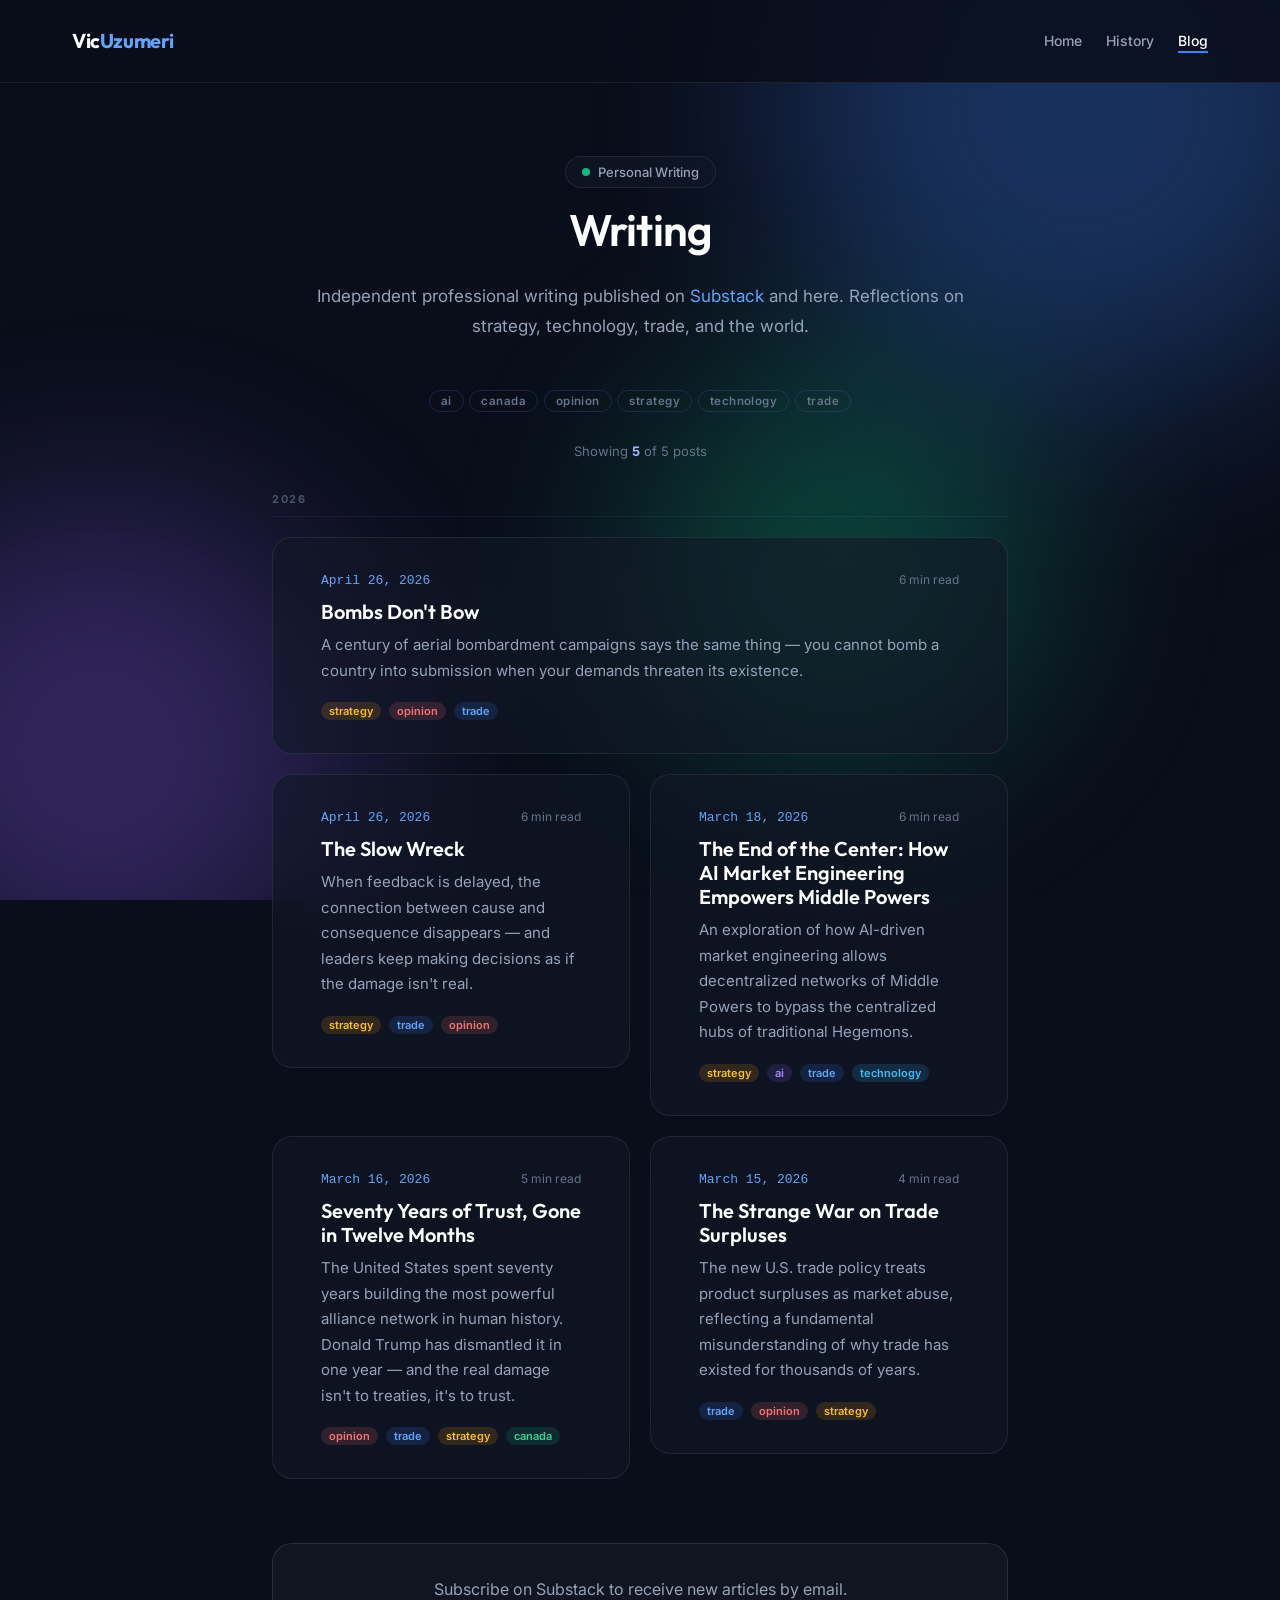
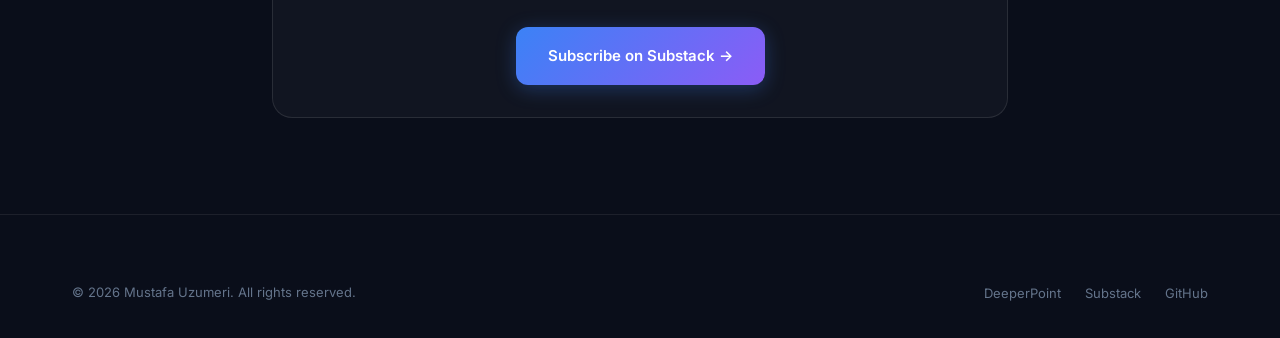
==== commit 74a84217: "FEAT: add three older blog articles (Trade Surpluses, Seventy Years of Trust, Hegemons & Middle Powe" ====
--- a/blog/index.html
+++ b/blog/index.html
@@ -118,13 +118,16 @@
         </p>
       </div>
       <div class="blog-tag-strip">
+        <button class="blog-tag-pill" data-tag="ai">ai</button>
+        <button class="blog-tag-pill" data-tag="canada">canada</button>
         <button class="blog-tag-pill" data-tag="opinion">opinion</button>
         <button class="blog-tag-pill" data-tag="strategy">strategy</button>
+        <button class="blog-tag-pill" data-tag="technology">technology</button>
         <button class="blog-tag-pill" data-tag="trade">trade</button>
         
       </div>
       <div class="blog-index-count">
-        Showing <span id="blog-post-count">2</span> of 2 posts
+        Showing <span id="blog-post-count">5</span> of 5 posts
         <button id="blog-clear-btn"
                 style="display:none;margin-left:.75rem;padding:2px 10px;border-radius:14px;
                        border:1px solid rgba(239,68,68,.4);background:transparent;
@@ -158,6 +161,39 @@
           <h3 style="font-size:1.25rem;margin-bottom:var(--space-sm);">The Slow Wreck</h3>
           <p style="color:var(--dp-silver);font-size:0.9375rem;line-height:1.7;">When feedback is delayed, the connection between cause and consequence disappears — and leaders keep making decisions as if the damage isn't real.</p>
           <div style="margin-top:var(--space-md);font-size:0.8125rem;color:var(--dp-muted);"><span style="background:rgba(245,158,11,.15);color:#fbbf24;padding:2px 8px;border-radius:100px;font-size:0.6875rem;font-weight:600;margin-right:0.5rem;">strategy</span><span style="background:rgba(59,130,246,.15);color:#60a5fa;padding:2px 8px;border-radius:100px;font-size:0.6875rem;font-weight:600;margin-right:0.5rem;">trade</span><span style="background:rgba(248,113,113,.15);color:#f87171;padding:2px 8px;border-radius:100px;font-size:0.6875rem;font-weight:600;margin-right:0.5rem;">opinion</span></div>
+        </a>
+        <a href="hegemons-middle-powers-ai.html"
+           class="blog-card card reveal"
+           data-year="2026" data-tags="strategy ai trade technology">
+          <div style="display:flex;justify-content:space-between;align-items:flex-start;gap:var(--space-md);flex-wrap:wrap;margin-bottom:var(--space-sm);">
+            <span style="font-family:var(--font-mono);font-size:0.8125rem;color:var(--dp-blue-light);">March 18, 2026</span>
+            <span style="font-size:0.75rem;color:var(--dp-muted);">6 min read</span>
+          </div>
+          <h3 style="font-size:1.25rem;margin-bottom:var(--space-sm);">The End of the Center: How AI Market Engineering Empowers Middle Powers</h3>
+          <p style="color:var(--dp-silver);font-size:0.9375rem;line-height:1.7;">An exploration of how AI-driven market engineering allows decentralized networks of Middle Powers to bypass the centralized hubs of traditional Hegemons.</p>
+          <div style="margin-top:var(--space-md);font-size:0.8125rem;color:var(--dp-muted);"><span style="background:rgba(245,158,11,.15);color:#fbbf24;padding:2px 8px;border-radius:100px;font-size:0.6875rem;font-weight:600;margin-right:0.5rem;">strategy</span><span style="background:rgba(139,92,246,.15);color:#a78bfa;padding:2px 8px;border-radius:100px;font-size:0.6875rem;font-weight:600;margin-right:0.5rem;">ai</span><span style="background:rgba(59,130,246,.15);color:#60a5fa;padding:2px 8px;border-radius:100px;font-size:0.6875rem;font-weight:600;margin-right:0.5rem;">trade</span><span style="background:rgba(56,189,248,.15);color:#38bdf8;padding:2px 8px;border-radius:100px;font-size:0.6875rem;font-weight:600;margin-right:0.5rem;">technology</span></div>
+        </a>
+        <a href="seventy-years-of-trust.html"
+           class="blog-card card reveal"
+           data-year="2026" data-tags="opinion trade strategy canada">
+          <div style="display:flex;justify-content:space-between;align-items:flex-start;gap:var(--space-md);flex-wrap:wrap;margin-bottom:var(--space-sm);">
+            <span style="font-family:var(--font-mono);font-size:0.8125rem;color:var(--dp-blue-light);">March 16, 2026</span>
+            <span style="font-size:0.75rem;color:var(--dp-muted);">5 min read</span>
+          </div>
+          <h3 style="font-size:1.25rem;margin-bottom:var(--space-sm);">Seventy Years of Trust, Gone in Twelve Months</h3>
+          <p style="color:var(--dp-silver);font-size:0.9375rem;line-height:1.7;">The United States spent seventy years building the most powerful alliance network in human history. Donald Trump has dismantled it in one year — and the real damage isn't to treaties, it's to trust.</p>
+          <div style="margin-top:var(--space-md);font-size:0.8125rem;color:var(--dp-muted);"><span style="background:rgba(248,113,113,.15);color:#f87171;padding:2px 8px;border-radius:100px;font-size:0.6875rem;font-weight:600;margin-right:0.5rem;">opinion</span><span style="background:rgba(59,130,246,.15);color:#60a5fa;padding:2px 8px;border-radius:100px;font-size:0.6875rem;font-weight:600;margin-right:0.5rem;">trade</span><span style="background:rgba(245,158,11,.15);color:#fbbf24;padding:2px 8px;border-radius:100px;font-size:0.6875rem;font-weight:600;margin-right:0.5rem;">strategy</span><span style="background:rgba(16,185,129,.15);color:#34d399;padding:2px 8px;border-radius:100px;font-size:0.6875rem;font-weight:600;margin-right:0.5rem;">canada</span></div>
+        </a>
+        <a href="trade-surpluses.html"
+           class="blog-card card reveal"
+           data-year="2026" data-tags="trade opinion strategy">
+          <div style="display:flex;justify-content:space-between;align-items:flex-start;gap:var(--space-md);flex-wrap:wrap;margin-bottom:var(--space-sm);">
+            <span style="font-family:var(--font-mono);font-size:0.8125rem;color:var(--dp-blue-light);">March 15, 2026</span>
+            <span style="font-size:0.75rem;color:var(--dp-muted);">4 min read</span>
+          </div>
+          <h3 style="font-size:1.25rem;margin-bottom:var(--space-sm);">The Strange War on Trade Surpluses</h3>
+          <p style="color:var(--dp-silver);font-size:0.9375rem;line-height:1.7;">The new U.S. trade policy treats product surpluses as market abuse, reflecting a fundamental misunderstanding of why trade has existed for thousands of years.</p>
+          <div style="margin-top:var(--space-md);font-size:0.8125rem;color:var(--dp-muted);"><span style="background:rgba(59,130,246,.15);color:#60a5fa;padding:2px 8px;border-radius:100px;font-size:0.6875rem;font-weight:600;margin-right:0.5rem;">trade</span><span style="background:rgba(248,113,113,.15);color:#f87171;padding:2px 8px;border-radius:100px;font-size:0.6875rem;font-weight:600;margin-right:0.5rem;">opinion</span><span style="background:rgba(245,158,11,.15);color:#fbbf24;padding:2px 8px;border-radius:100px;font-size:0.6875rem;font-weight:600;margin-right:0.5rem;">strategy</span></div>
         </a>
       </div>
 
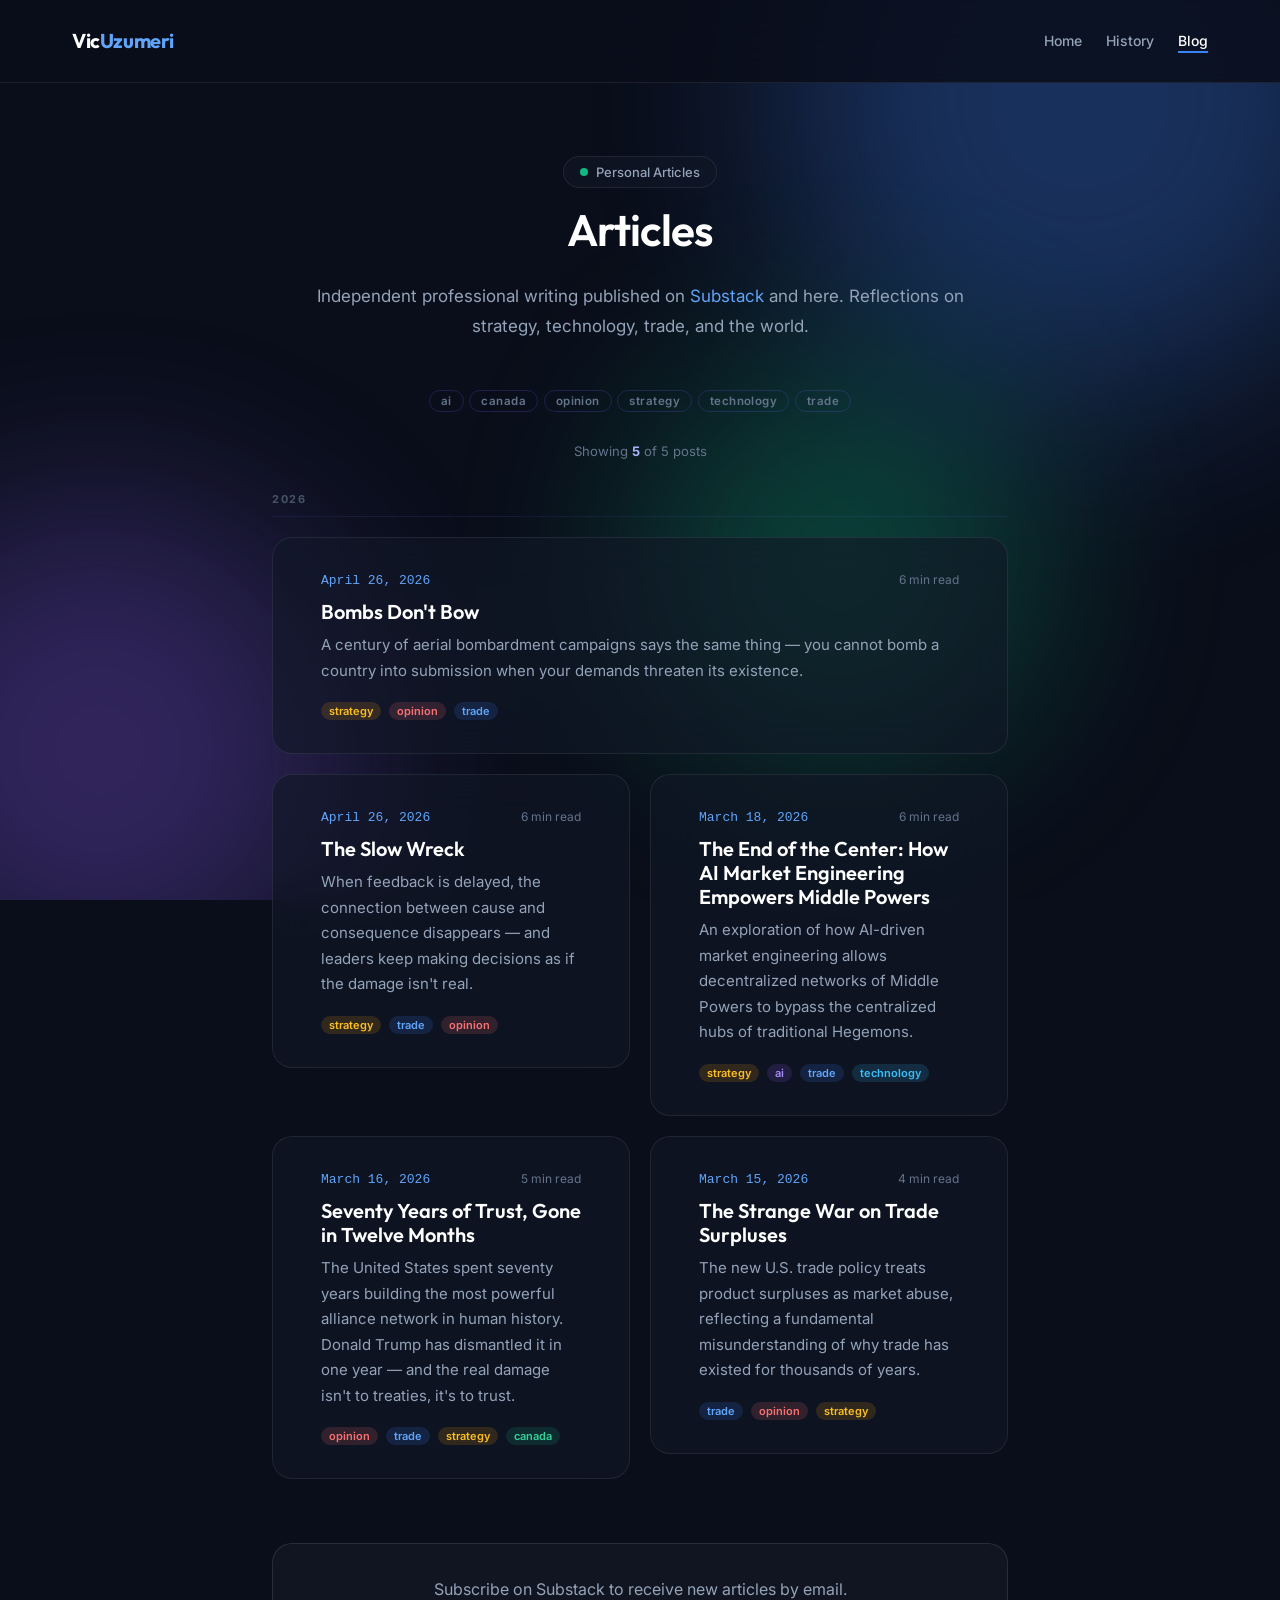
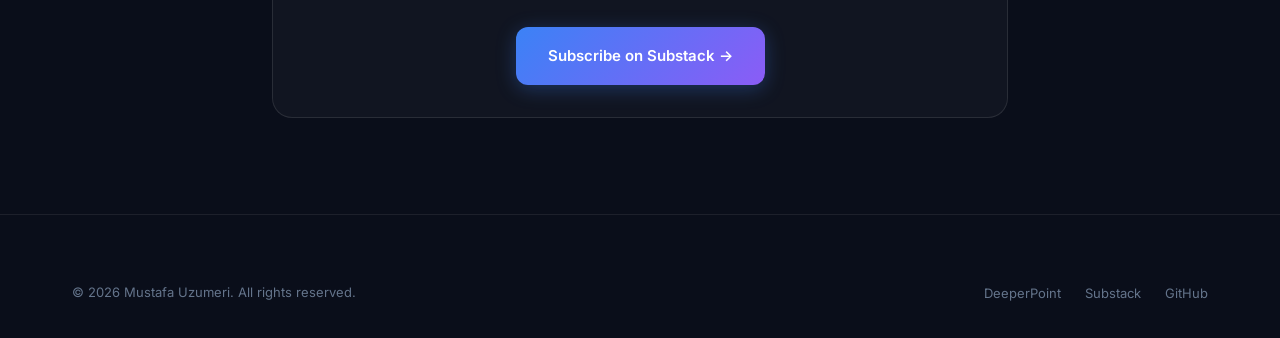
==== commit d938e0b7: "FEAT: rename blog page title from Writing to Articles" ====
--- a/blog/index.html
+++ b/blog/index.html
@@ -5,19 +5,19 @@
 <head>
   <meta charset="UTF-8">
   <meta name="viewport" content="width=device-width, initial-scale=1.0">
-  <title>Writing — Vic Uzumeri</title>
+  <title>Articles — Vic Uzumeri</title>
   <meta name="description" content="Independent professional writing by Vic Uzumeri on strategy, technology, trade, and the world.">
 
   <!-- Open Graph -->
   <meta property="og:type" content="website">
-  <meta property="og:title" content="Writing">
+  <meta property="og:title" content="Articles">
   <meta property="og:description" content="Independent professional writing by Vic Uzumeri on strategy, technology, trade, and the world.">
   <meta property="og:url" content="https://uzumeri.com/blog/">
   <meta property="og:site_name" content="Vic Uzumeri">
 
   <!-- Twitter Card -->
   <meta name="twitter:card" content="summary">
-  <meta name="twitter:title" content="Writing">
+  <meta name="twitter:title" content="Articles">
   <meta name="twitter:description" content="Independent professional writing by Vic Uzumeri on strategy, technology, trade, and the world.">
 
   <link rel="preconnect" href="https://fonts.googleapis.com">
@@ -26,7 +26,7 @@
     href="https://fonts.googleapis.com/css2?family=Inter:wght@400;500;600;700&family=Outfit:wght@500;600;700&display=swap"
     rel="stylesheet">
   <link rel="stylesheet" href="../styles.css">
-  <link rel="alternate" type="application/rss+xml" title="Vic Uzumeri — Writing" href="https://uzumeri.com/blog/feed.xml">
+  <link rel="alternate" type="application/rss+xml" title="Vic Uzumeri — Articles" href="https://uzumeri.com/blog/feed.xml">
   <style>
     .blog-tag-strip {
       display: flex; flex-wrap: wrap; gap: .35rem;
@@ -108,9 +108,9 @@
       <div class="reveal text-center" style="margin-bottom: var(--space-2xl);">
         <div class="hero__badge" style="margin-bottom: var(--space-md);">
             <span class="hero__badge__dot"></span>
-            Personal Writing
+            Personal Articles
         </div>
-        <h1 class="section__title">Writing</h1>
+        <h1 class="section__title">Articles</h1>
         <p class="section__desc section__desc--centered">
           Independent professional writing published on
           <a href="https://uzumeri.substack.com/" target="_blank" rel="noopener">Substack</a>
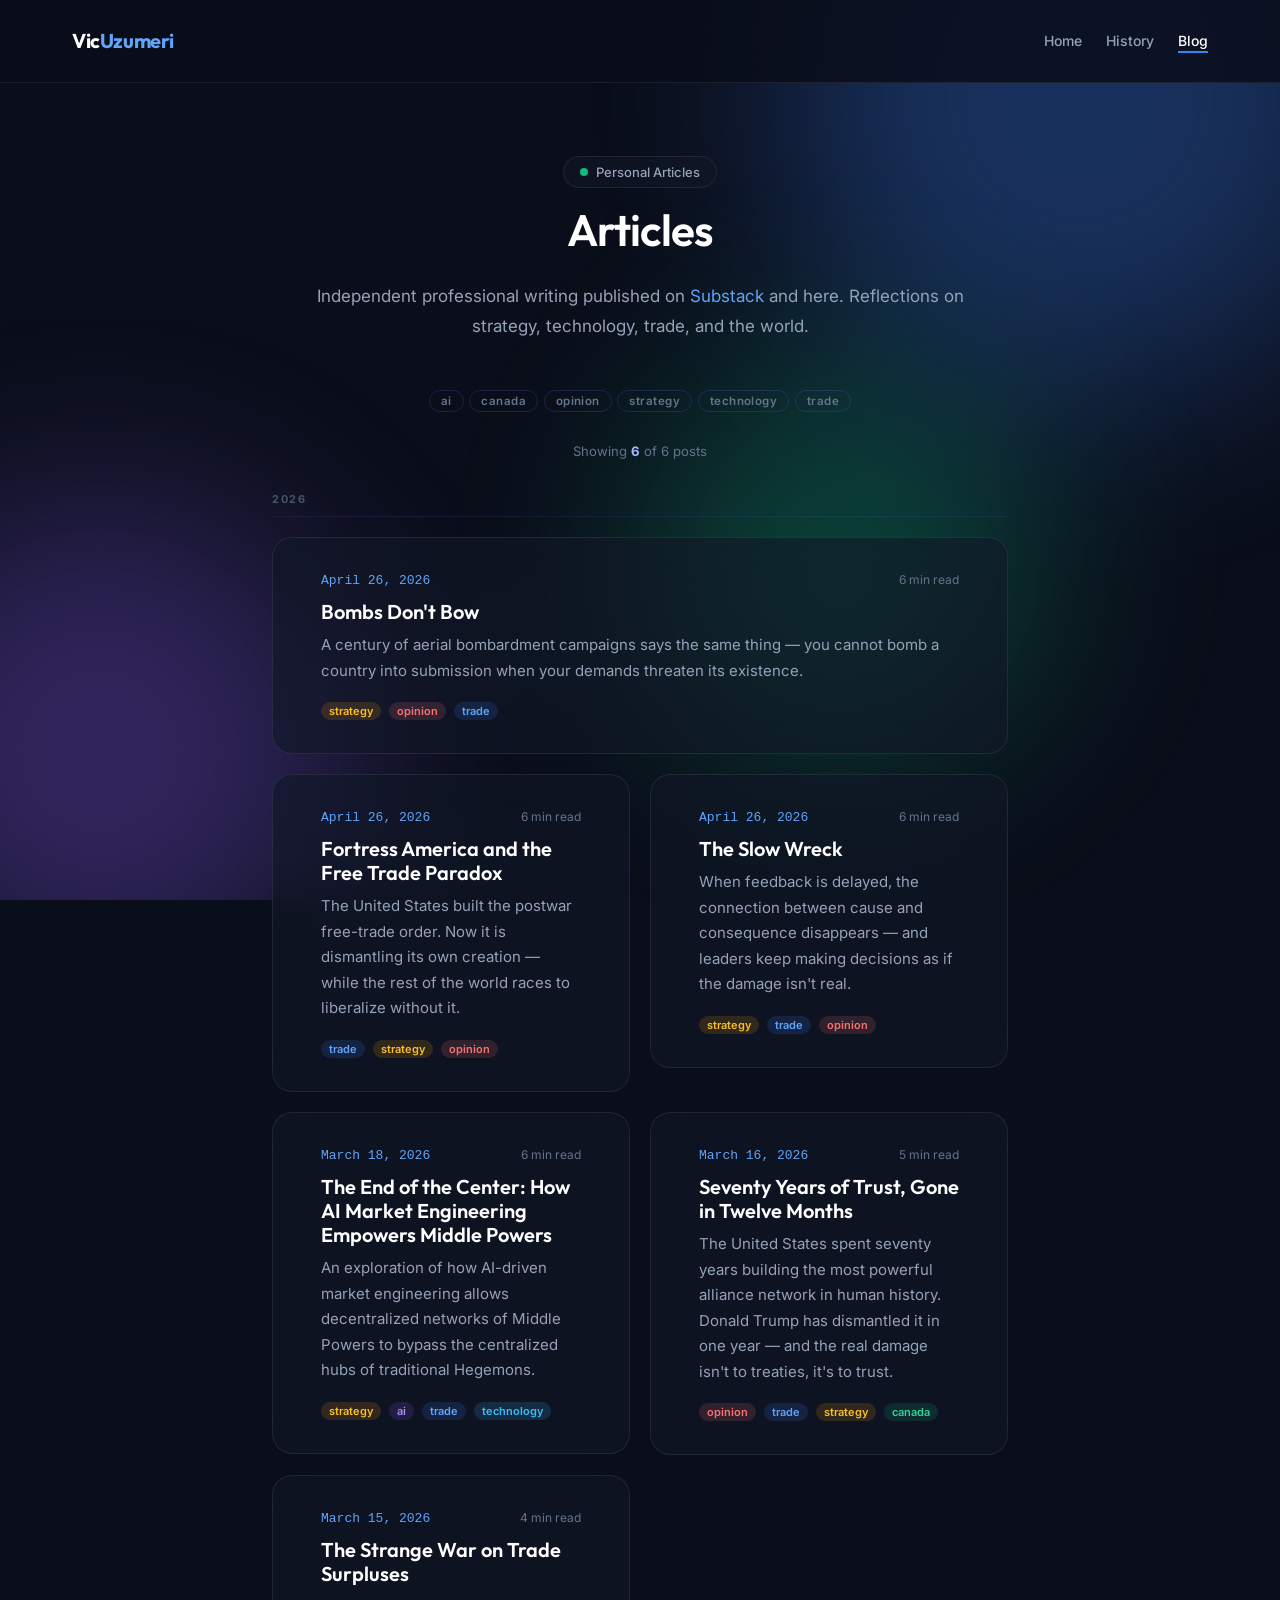
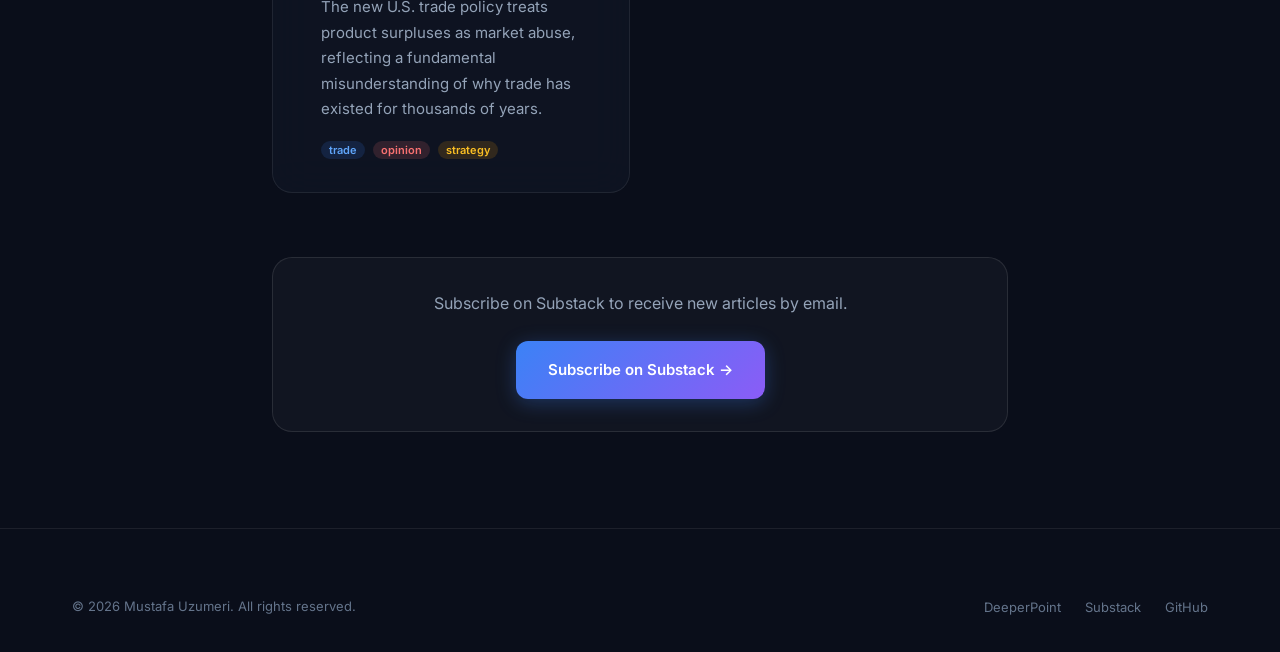
==== commit 7740255a: "FEAT: add Fortress America article with Substack and social derivatives" ====
--- a/blog/index.html
+++ b/blog/index.html
@@ -127,7 +127,7 @@
         
       </div>
       <div class="blog-index-count">
-        Showing <span id="blog-post-count">5</span> of 5 posts
+        Showing <span id="blog-post-count">6</span> of 6 posts
         <button id="blog-clear-btn"
                 style="display:none;margin-left:.75rem;padding:2px 10px;border-radius:14px;
                        border:1px solid rgba(239,68,68,.4);background:transparent;
@@ -150,6 +150,17 @@
           <h3 style="font-size:1.25rem;margin-bottom:var(--space-sm);">Bombs Don't Bow</h3>
           <p style="color:var(--dp-silver);font-size:0.9375rem;line-height:1.7;">A century of aerial bombardment campaigns says the same thing — you cannot bomb a country into submission when your demands threaten its existence.</p>
           <div style="margin-top:var(--space-md);font-size:0.8125rem;color:var(--dp-muted);"><span style="background:rgba(245,158,11,.15);color:#fbbf24;padding:2px 8px;border-radius:100px;font-size:0.6875rem;font-weight:600;margin-right:0.5rem;">strategy</span><span style="background:rgba(248,113,113,.15);color:#f87171;padding:2px 8px;border-radius:100px;font-size:0.6875rem;font-weight:600;margin-right:0.5rem;">opinion</span><span style="background:rgba(59,130,246,.15);color:#60a5fa;padding:2px 8px;border-radius:100px;font-size:0.6875rem;font-weight:600;margin-right:0.5rem;">trade</span></div>
+        </a>
+        <a href="fortress-america.html"
+           class="blog-card card reveal"
+           data-year="2026" data-tags="trade strategy opinion">
+          <div style="display:flex;justify-content:space-between;align-items:flex-start;gap:var(--space-md);flex-wrap:wrap;margin-bottom:var(--space-sm);">
+            <span style="font-family:var(--font-mono);font-size:0.8125rem;color:var(--dp-blue-light);">April 26, 2026</span>
+            <span style="font-size:0.75rem;color:var(--dp-muted);">6 min read</span>
+          </div>
+          <h3 style="font-size:1.25rem;margin-bottom:var(--space-sm);">Fortress America and the Free Trade Paradox</h3>
+          <p style="color:var(--dp-silver);font-size:0.9375rem;line-height:1.7;">The United States built the postwar free-trade order. Now it is dismantling its own creation — while the rest of the world races to liberalize without it.</p>
+          <div style="margin-top:var(--space-md);font-size:0.8125rem;color:var(--dp-muted);"><span style="background:rgba(59,130,246,.15);color:#60a5fa;padding:2px 8px;border-radius:100px;font-size:0.6875rem;font-weight:600;margin-right:0.5rem;">trade</span><span style="background:rgba(245,158,11,.15);color:#fbbf24;padding:2px 8px;border-radius:100px;font-size:0.6875rem;font-weight:600;margin-right:0.5rem;">strategy</span><span style="background:rgba(248,113,113,.15);color:#f87171;padding:2px 8px;border-radius:100px;font-size:0.6875rem;font-weight:600;margin-right:0.5rem;">opinion</span></div>
         </a>
         <a href="the-slow-wreck.html"
            class="blog-card card reveal"
